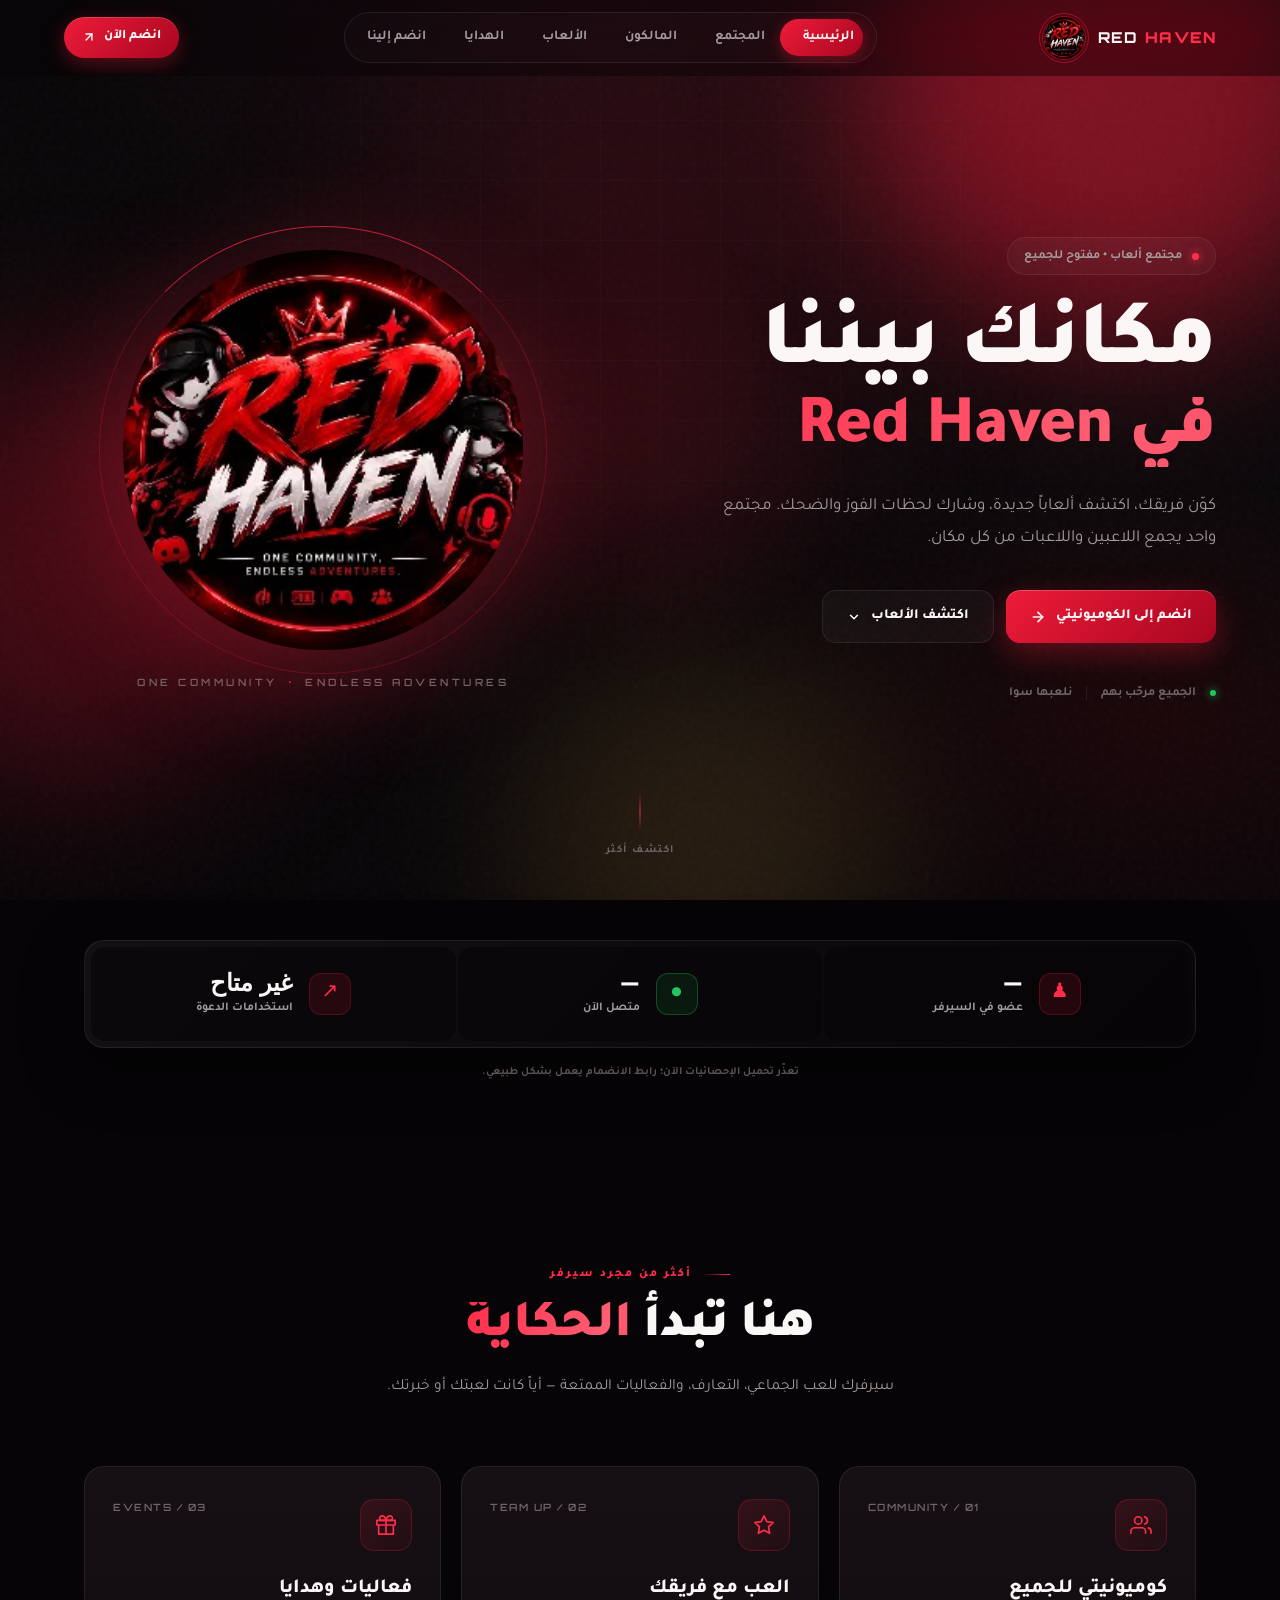
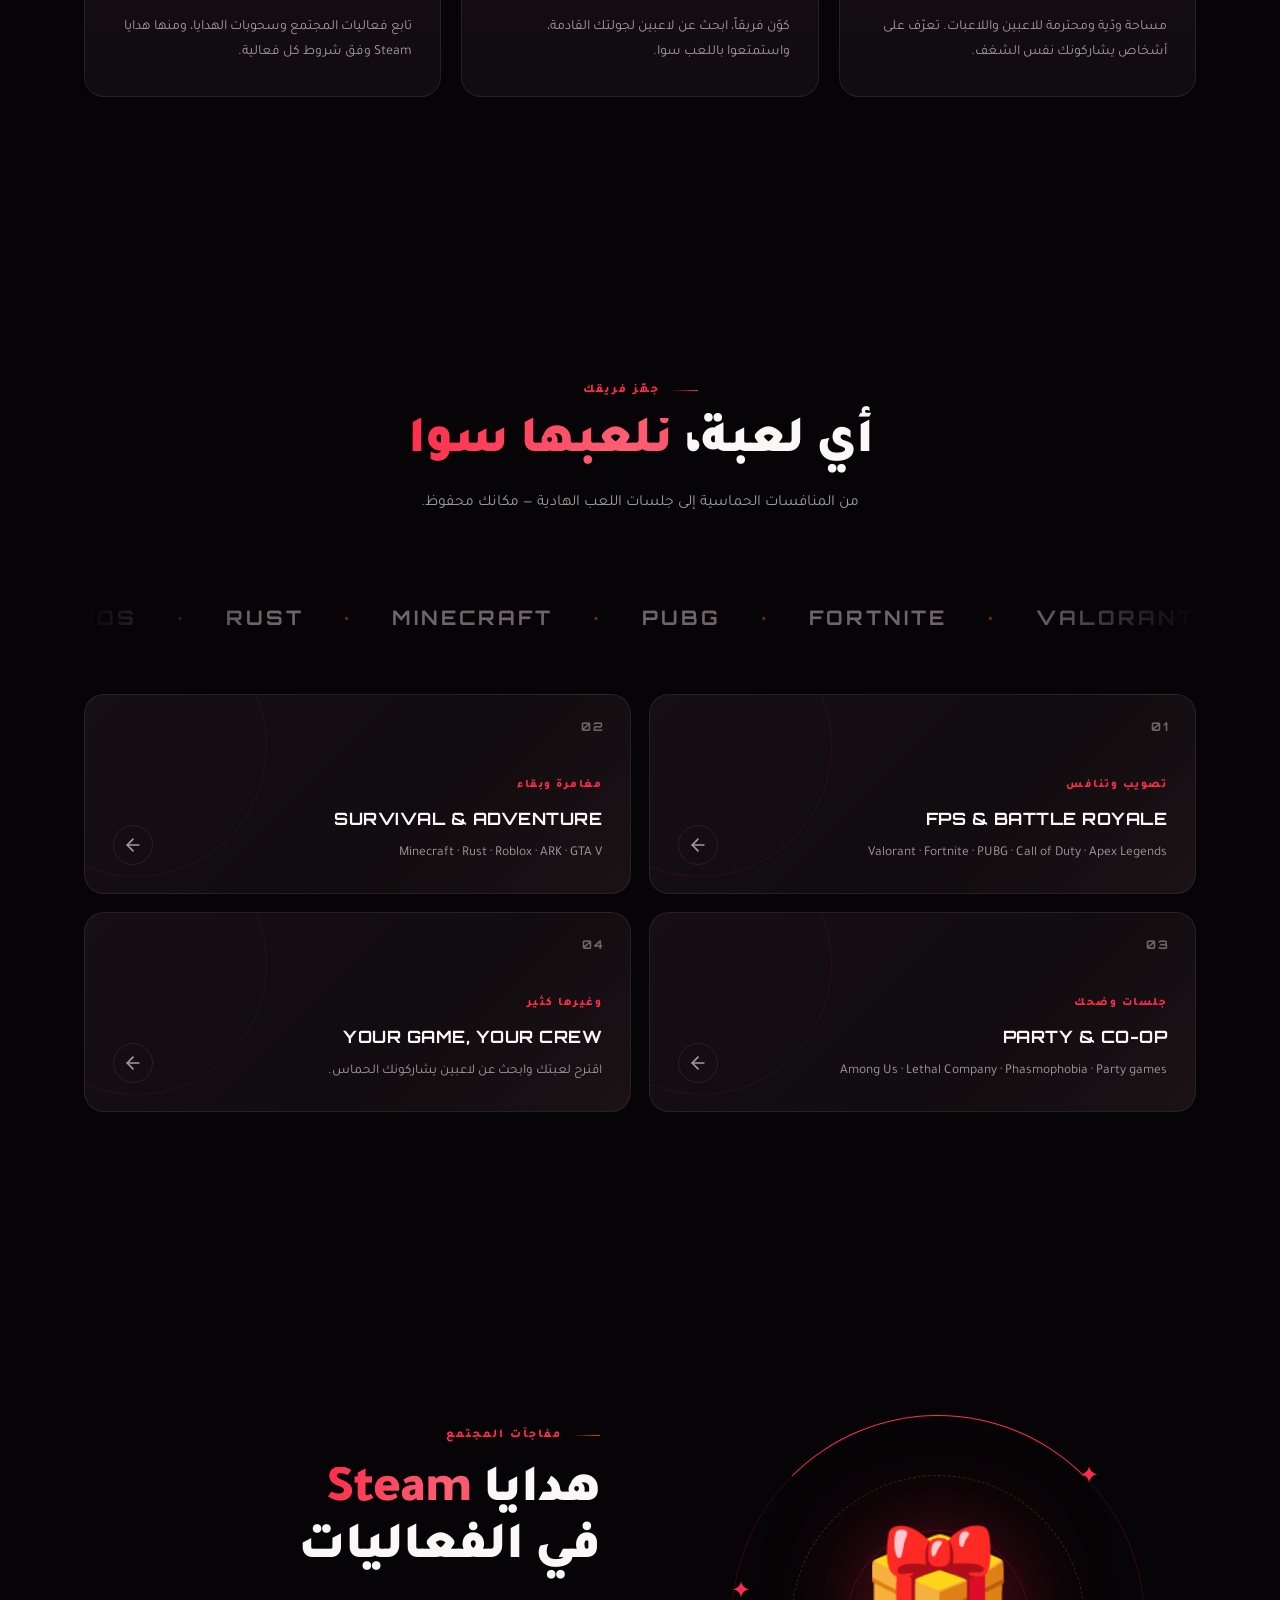
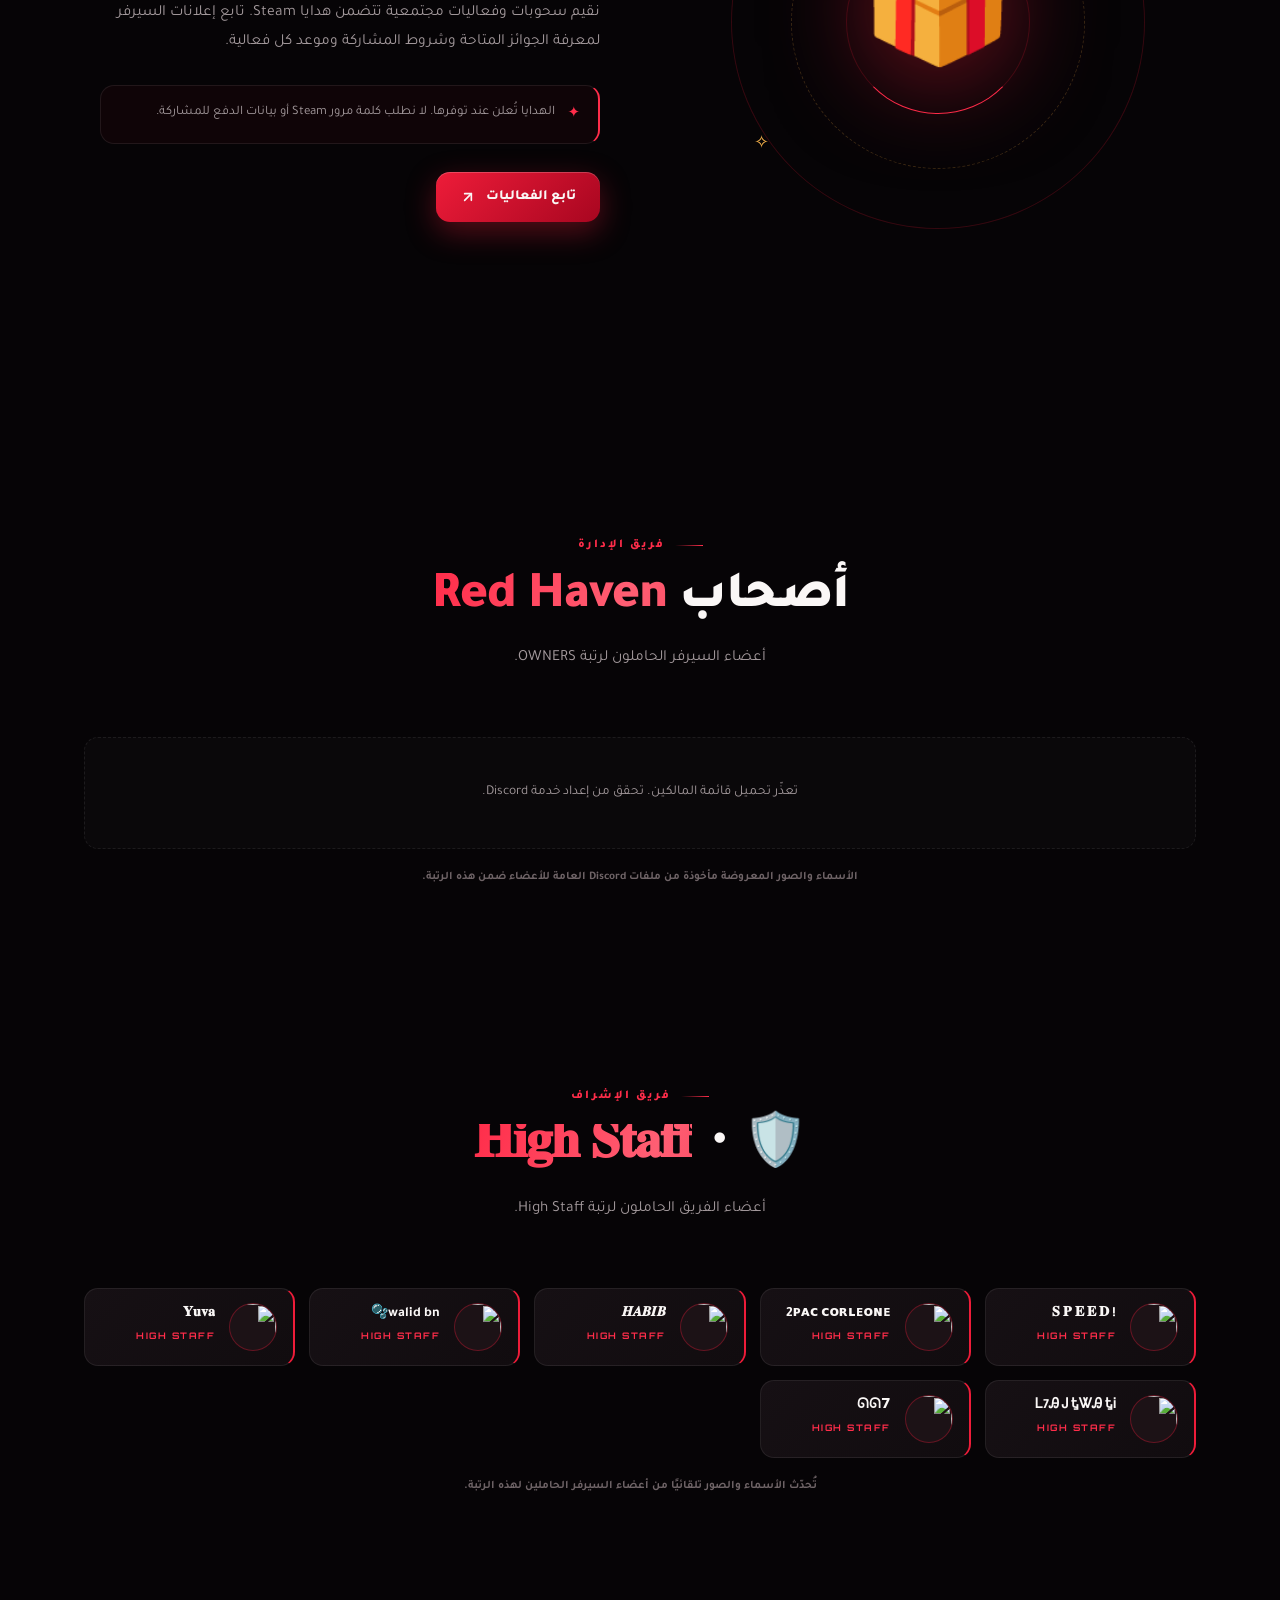
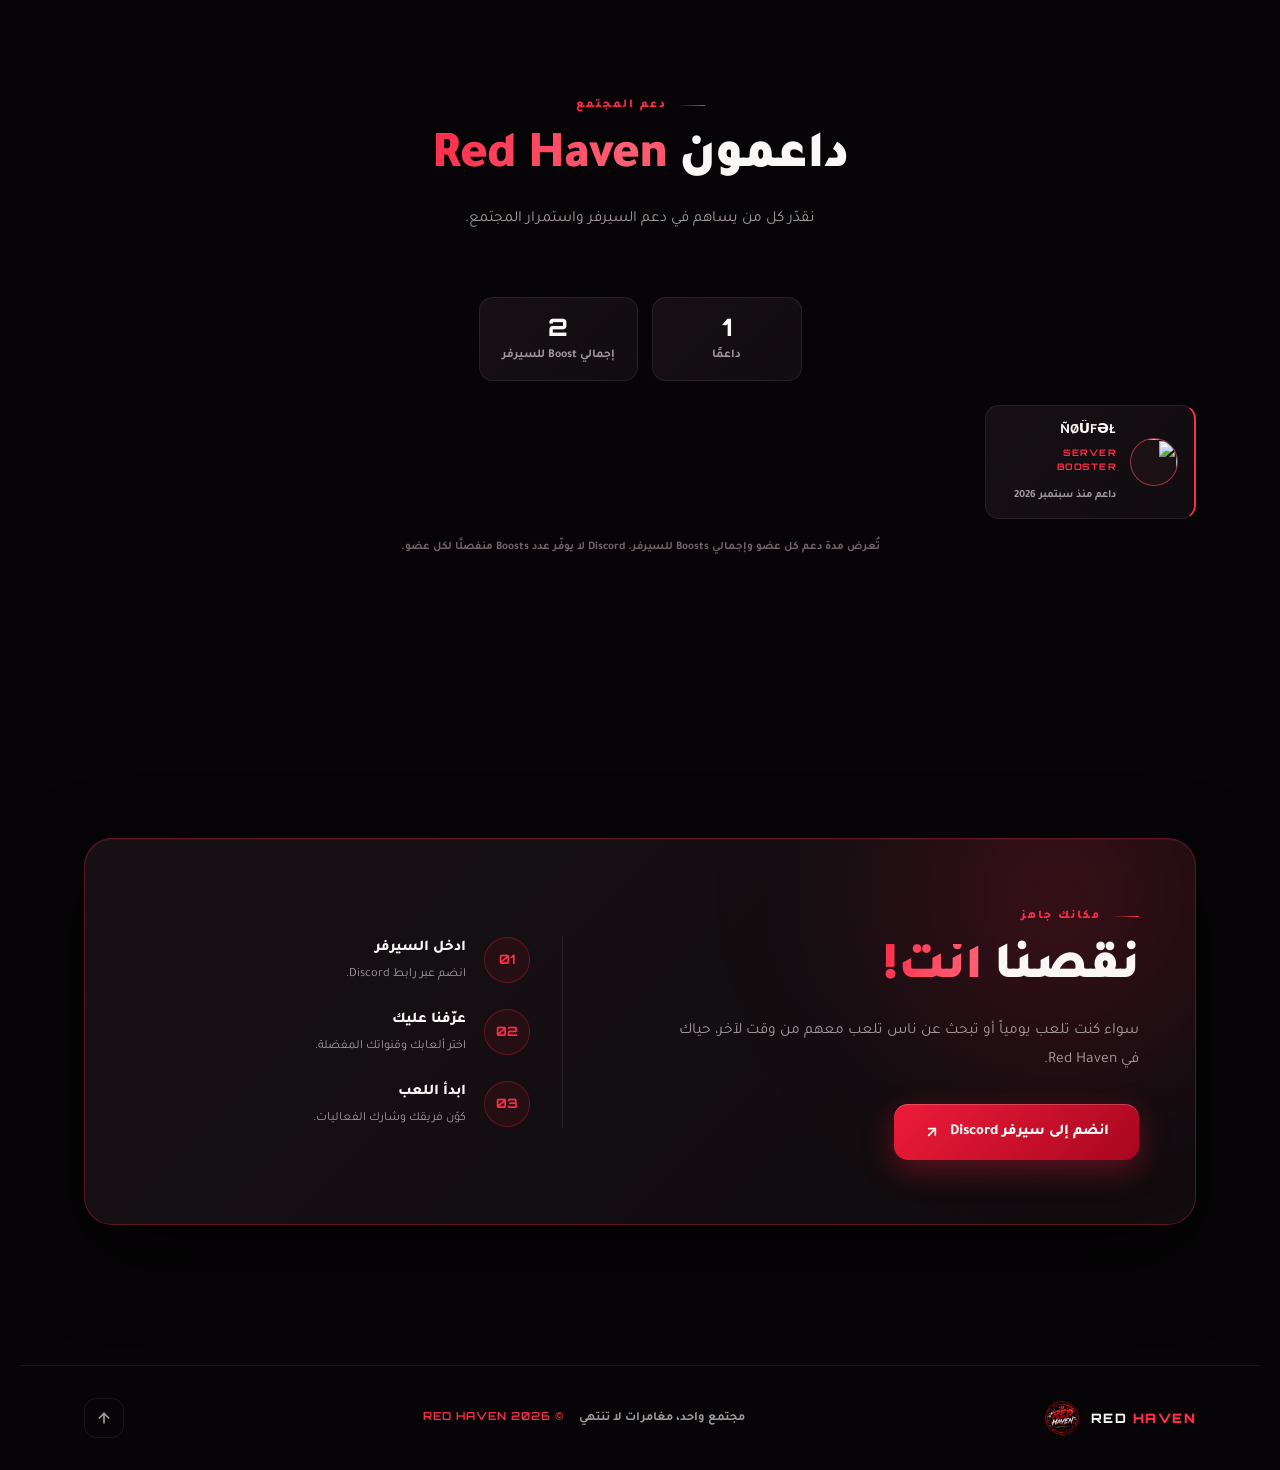
==== index.html @ fdc799d2 "Refresh cached High Staff assets" ====
<!doctype html>
<html lang="ar" dir="rtl">
<head>
<meta charset="utf-8" />
<meta name="viewport" content="width=device-width, initial-scale=1, viewport-fit=cover" />
<meta name="theme-color" content="#060406" />
<meta name="description" content="Red Haven — مجتمع ألعاب يجمع اللاعبين واللاعبات، جلسات لعب جماعية وفعاليات وهدايا Steam." />
<title>Red Haven — مجتمع اللاعبين</title>
<link rel="preconnect" href="https://fonts.googleapis.com" />
<link rel="preconnect" href="https://fonts.gstatic.com" crossorigin />
<link href="https://fonts.googleapis.com/css2?family=Orbitron:wght@500;600;700;800;900&family=Tajawal:wght@400;500;600;700;800;900&display=swap" rel="stylesheet" />
<link rel="stylesheet" href="style.css?v=highstaff1" />
</head>
<body>

<!-- Animated ambient background -->
<div class="ambient" aria-hidden="true">
  <div class="orb orb-1"></div>
  <div class="orb orb-2"></div>
  <div class="orb orb-3"></div>
  <div class="grid-overlay"></div>
  <div class="noise"></div>
</div>

<!-- Mouse spotlight (desktop) -->
<div class="spotlight" aria-hidden="true"></div>

<!-- ============ HEADER ============ -->
<header class="site-header" id="siteHeader">
  <a class="brand" href="#home" aria-label="Red Haven">
    <span class="brand-logo">
      <img src="red-haven-logo.webp" alt="" width="44" height="44" />
      <span class="brand-pulse"></span>
    </span>
    <span class="brand-text">RED <b>HAVEN</b></span>
  </a>

  <button class="menu-toggle" aria-label="فتح القائمة" aria-expanded="false" aria-controls="primaryNav">
    <span></span><span></span><span></span>
  </button>

  <nav class="nav" id="primaryNav" aria-label="القائمة الرئيسية">
    <a href="#home" class="active">الرئيسية</a>
    <a href="#community">المجتمع</a>
    <a href="#owners">المالكون</a>
    <a href="#games">الألعاب</a>
    <a href="#giveaways">الهدايا</a>
    <a href="#join">انضم إلينا</a>
    <span class="nav-indicator" aria-hidden="true"></span>
  </nav>

  <a class="header-cta" href="#join">
    <span>انضم الآن</span>
    <svg width="14" height="14" viewBox="0 0 24 24" fill="none" stroke="currentColor" stroke-width="2.5" stroke-linecap="round" stroke-linejoin="round" aria-hidden="true">
      <path d="M7 17L17 7"/><path d="M7 7h10v10"/>
    </svg>
  </a>
</header>

<main>

<!-- ============ HERO ============ -->
<section class="hero" id="home">
  <div class="hero-glow" aria-hidden="true"></div>

  <div class="hero-inner">
    <div class="hero-copy">
      <div class="badge reveal" data-delay="0">
        <span class="badge-dot"></span>
        <span>مجتمع ألعاب • مفتوح للجميع</span>
      </div>

      <h1 class="reveal" data-delay="1">
        <span class="line">مكانك بيننا</span>
        <span class="line gradient-text">في Red Haven</span>
      </h1>

      <p class="hero-sub reveal" data-delay="2">
        كوّن فريقك، اكتشف ألعاباً جديدة، وشارك لحظات الفوز والضحك.
        مجتمع واحد يجمع اللاعبين واللاعبات من كل مكان.
      </p>

      <div class="hero-actions reveal" data-delay="3">
        <a class="btn btn-primary" href="#join">
          <span>انضم إلى الكوميونيتي</span>
          <svg width="16" height="16" viewBox="0 0 24 24" fill="none" stroke="currentColor" stroke-width="2.5" stroke-linecap="round" stroke-linejoin="round" aria-hidden="true">
            <path d="M5 12h14"/><path d="M12 5l7 7-7 7"/>
          </svg>
        </a>
        <a class="btn btn-ghost" href="#games">
          <span>اكتشف الألعاب</span>
          <svg width="14" height="14" viewBox="0 0 24 24" fill="none" stroke="currentColor" stroke-width="2.5" stroke-linecap="round" stroke-linejoin="round" aria-hidden="true">
            <path d="M6 9l6 6 6-6"/>
          </svg>
        </a>
      </div>

      <div class="hero-meta reveal" data-delay="4">
        <span class="pulse-dot"></span>
        <span>الجميع مرحّب بهم</span>
        <span class="meta-divider"></span>
        <span>نلعبها سوا</span>
      </div>
    </div>

    <div class="hero-visual reveal" data-delay="2">
      <div class="logo-stage">
        <div class="ring ring-1" aria-hidden="true"></div>
        <div class="ring ring-2" aria-hidden="true"></div>
        <div class="ring ring-3" aria-hidden="true"></div>
        <div class="logo-glow" aria-hidden="true"></div>
        <img src="red-haven-logo.webp" alt="شعار Red Haven" width="380" height="380" />
      </div>
      <div class="logo-caption">
        ONE COMMUNITY <span>·</span> ENDLESS ADVENTURES
      </div>
    </div>
  </div>

  <a class="scroll-hint" href="#stats" aria-label="مرّر للأسفل">
    <span class="scroll-line"></span>
    <span>اكتشف أكثر</span>
  </a>
</section>

<!-- ============ STATS ============ -->
<section class="stats-bar" id="stats" aria-label="إحصائيات السيرفر">
  <div class="stats-grid">
    <article class="stat reveal" data-delay="0">
      <span class="stat-icon">♟</span>
      <div>
        <strong id="member-count" data-count="0">—</strong>
        <small>عضو في السيرفر</small>
      </div>
    </article>
    <article class="stat reveal" data-delay="1">
      <span class="stat-icon live">●</span>
      <div>
        <strong id="online-count" data-count="0">—</strong>
        <small>متصل الآن</small>
      </div>
    </article>
    <article class="stat reveal" data-delay="2">
      <span class="stat-icon">↗</span>
      <div>
        <strong id="invite-joins">جارٍ التحقق</strong>
        <small>استخدامات الدعوة</small>
      </div>
    </article>
  </div>
  <p class="stats-caption" id="stats-status" aria-live="polite">إحصائيات تقريبية من Discord وتُحدّث تلقائياً.</p>
</section>

<!-- ============ COMMUNITY ============ -->
<section class="community section" id="community">
  <div class="section-head reveal">
    <span class="eyebrow"><span class="eyebrow-line"></span> أكثر من مجرد سيرفر</span>
    <h2>هنا تبدأ <span class="gradient-text">الحكاية</span></h2>
    <p>سيرفرك للعب الجماعي، التعارف، والفعاليات الممتعة — أياً كانت لعبتك أو خبرتك.</p>
  </div>

  <div class="feature-grid">
    <article class="feature-card tilt reveal" data-delay="0">
      <div class="card-glow" aria-hidden="true"></div>
      <div class="feature-icon">
        <svg width="22" height="22" viewBox="0 0 24 24" fill="none" stroke="currentColor" stroke-width="1.8" stroke-linecap="round" stroke-linejoin="round">
          <path d="M17 21v-2a4 4 0 0 0-4-4H5a4 4 0 0 0-4 4v2"/><circle cx="9" cy="7" r="4"/><path d="M23 21v-2a4 4 0 0 0-3-3.87"/><path d="M16 3.13a4 4 0 0 1 0 7.75"/>
        </svg>
      </div>
      <span class="card-index">01 / COMMUNITY</span>
      <h3>كوميونيتي للجميع</h3>
      <p>مساحة ودّية ومحترمة للاعبين واللاعبات. تعرّف على أشخاص يشاركونك نفس الشغف.</p>
    </article>

    <article class="feature-card tilt reveal" data-delay="1">
      <div class="card-glow" aria-hidden="true"></div>
      <div class="feature-icon">
        <svg width="22" height="22" viewBox="0 0 24 24" fill="none" stroke="currentColor" stroke-width="1.8" stroke-linecap="round" stroke-linejoin="round">
          <path d="M12 2l3.09 6.26L22 9.27l-5 4.87 1.18 6.88L12 17.77l-6.18 3.25L7 14.14 2 9.27l6.91-1.01L12 2z"/>
        </svg>
      </div>
      <span class="card-index">02 / TEAM UP</span>
      <h3>العب مع فريقك</h3>
      <p>كوّن فريقاً، ابحث عن لاعبين لجولتك القادمة، واستمتعوا باللعب سوا.</p>
    </article>

    <article class="feature-card tilt reveal" data-delay="2">
      <div class="card-glow" aria-hidden="true"></div>
      <div class="feature-icon">
        <svg width="22" height="22" viewBox="0 0 24 24" fill="none" stroke="currentColor" stroke-width="1.8" stroke-linecap="round" stroke-linejoin="round">
          <path d="M20 12v10H4V12"/><path d="M2 7h20v5H2z"/><path d="M12 22V7"/><path d="M12 7H7.5a2.5 2.5 0 0 1 0-5C11 2 12 7 12 7z"/><path d="M12 7h4.5a2.5 2.5 0 0 0 0-5C13 2 12 7 12 7z"/>
        </svg>
      </div>
      <span class="card-index">03 / EVENTS</span>
      <h3>فعاليات وهدايا</h3>
      <p>تابع فعاليات المجتمع وسحوبات الهدايا، ومنها هدايا Steam وفق شروط كل فعالية.</p>
    </article>
  </div>
</section>

<!-- ============ GAMES ============ -->
<section class="games section" id="games">
  <div class="section-head reveal">
    <span class="eyebrow"><span class="eyebrow-line"></span> جهّز فريقك</span>
    <h2>أي لعبة، <span class="gradient-text">نلعبها سوا</span></h2>
    <p>من المنافسات الحماسية إلى جلسات اللعب الهادية — مكانك محفوظ.</p>
  </div>

  <div class="marquee" aria-hidden="true">
    <div class="marquee-track">
      <span>VALORANT</span><span>·</span>
      <span>FORTNITE</span><span>·</span>
      <span>PUBG</span><span>·</span>
      <span>MINECRAFT</span><span>·</span>
      <span>RUST</span><span>·</span>
      <span>APEX LEGENDS</span><span>·</span>
      <span>GTA V</span><span>·</span>
      <span>ROBLOX</span><span>·</span>
      <span>AMONG US</span><span>·</span>
      <span>VALORANT</span><span>·</span>
      <span>FORTNITE</span><span>·</span>
      <span>PUBG</span><span>·</span>
      <span>MINECRAFT</span><span>·</span>
      <span>RUST</span><span>·</span>
      <span>APEX LEGENDS</span><span>·</span>
      <span>GTA V</span><span>·</span>
      <span>ROBLOX</span><span>·</span>
      <span>AMONG US</span><span>·</span>
    </div>
  </div>

  <div class="game-grid">
    <article class="game-card tilt reveal" data-delay="0">
      <div class="game-glow" aria-hidden="true"></div>
      <span class="game-num">01</span>
      <div class="game-body">
        <span class="game-tag">تصويب وتنافس</span>
        <h3>FPS & BATTLE ROYALE</h3>
        <p>Valorant · Fortnite · PUBG · Call of Duty · Apex Legends</p>
      </div>
      <span class="game-arrow" aria-hidden="true">
        <svg width="20" height="20" viewBox="0 0 24 24" fill="none" stroke="currentColor" stroke-width="2" stroke-linecap="round" stroke-linejoin="round">
          <path d="M19 12H5"/><path d="M12 19l-7-7 7-7"/>
        </svg>
      </span>
    </article>

    <article class="game-card tilt reveal" data-delay="1">
      <div class="game-glow" aria-hidden="true"></div>
      <span class="game-num">02</span>
      <div class="game-body">
        <span class="game-tag">مغامرة وبقاء</span>
        <h3>SURVIVAL & ADVENTURE</h3>
        <p>Minecraft · Rust · Roblox · ARK · GTA V</p>
      </div>
      <span class="game-arrow" aria-hidden="true">
        <svg width="20" height="20" viewBox="0 0 24 24" fill="none" stroke="currentColor" stroke-width="2" stroke-linecap="round" stroke-linejoin="round">
          <path d="M19 12H5"/><path d="M12 19l-7-7 7-7"/>
        </svg>
      </span>
    </article>

    <article class="game-card tilt reveal" data-delay="2">
      <div class="game-glow" aria-hidden="true"></div>
      <span class="game-num">03</span>
      <div class="game-body">
        <span class="game-tag">جلسات وضحك</span>
        <h3>PARTY & CO-OP</h3>
        <p>Among Us · Lethal Company · Phasmophobia · Party games</p>
      </div>
      <span class="game-arrow" aria-hidden="true">
        <svg width="20" height="20" viewBox="0 0 24 24" fill="none" stroke="currentColor" stroke-width="2" stroke-linecap="round" stroke-linejoin="round">
          <path d="M19 12H5"/><path d="M12 19l-7-7 7-7"/>
        </svg>
      </span>
    </article>

    <article class="game-card tilt reveal" data-delay="3">
      <div class="game-glow" aria-hidden="true"></div>
      <span class="game-num">04</span>
      <div class="game-body">
        <span class="game-tag">وغيرها كثير</span>
        <h3>YOUR GAME, YOUR CREW</h3>
        <p>اقترح لعبتك وابحث عن لاعبين يشاركونك الحماس.</p>
      </div>
      <span class="game-arrow" aria-hidden="true">
        <svg width="20" height="20" viewBox="0 0 24 24" fill="none" stroke="currentColor" stroke-width="2" stroke-linecap="round" stroke-linejoin="round">
          <path d="M19 12H5"/><path d="M12 19l-7-7 7-7"/>
        </svg>
      </span>
    </article>
  </div>
</section>

<!-- ============ GIVEAWAY ============ -->
<section class="giveaway section" id="giveaways">
  <div class="giveaway-visual reveal">
    <div class="gift-stage">
      <div class="gift-ring ring-a" aria-hidden="true"></div>
      <div class="gift-ring ring-b" aria-hidden="true"></div>
      <div class="gift-ring ring-c" aria-hidden="true"></div>
      <div class="gift-emoji" aria-hidden="true">🎁</div>
      <span class="spark s1" aria-hidden="true">✦</span>
      <span class="spark s2" aria-hidden="true">✧</span>
      <span class="spark s3" aria-hidden="true">✦</span>
    </div>
  </div>

  <div class="giveaway-copy reveal" data-delay="1">
    <span class="eyebrow"><span class="eyebrow-line"></span> مفاجآت المجتمع</span>
    <h2>هدايا <span class="gradient-text">Steam</span><br />في الفعاليات</h2>
    <p>نقيم سحوبات وفعاليات مجتمعية تتضمن هدايا Steam. تابع إعلانات السيرفر لمعرفة الجوائز المتاحة وشروط المشاركة وموعد كل فعالية.</p>

    <div class="note">
      <span class="note-icon" aria-hidden="true">✦</span>
      <span>الهدايا تُعلن عند توفرها. لا نطلب كلمة مرور Steam أو بيانات الدفع للمشاركة.</span>
    </div>

    <a class="btn btn-primary" href="#join">
      <span>تابع الفعاليات</span>
      <svg width="16" height="16" viewBox="0 0 24 24" fill="none" stroke="currentColor" stroke-width="2.5" stroke-linecap="round" stroke-linejoin="round" aria-hidden="true">
        <path d="M7 17L17 7"/><path d="M7 7h10v10"/>
      </svg>
    </a>
  </div>
</section>

<!-- ============ OWNERS ============ -->
<section class="owners section" id="owners">
  <div class="section-head reveal">
    <span class="eyebrow"><span class="eyebrow-line"></span> فريق الإدارة</span>
    <h2>أصحاب <span class="gradient-text">Red Haven</span></h2>
    <p>أعضاء السيرفر الحاملون لرتبة OWNERS.</p>
  </div>

  <div class="owners-grid" id="owners-list" aria-live="polite">
    <div class="owners-placeholder" id="owners-status">
      <span class="loader-dot"></span>
      سيظهر المالكون هنا بعد ربط خدمة Discord الآمنة.
    </div>
  </div>

  <p class="owners-note">الأسماء والصور المعروضة مأخوذة من ملفات Discord العامة للأعضاء ضمن هذه الرتبة.</p>
</section>

<!-- ============ HIGH STAFF ============ -->
<section class="high-staff section" id="high-staff">
  <div class="section-head reveal">
    <span class="eyebrow"><span class="eyebrow-line"></span> فريق الإشراف</span>
    <h2>🛡️・<span class="gradient-text">𝐇𝐢𝐠𝐡 𝐒𝐭𝐚𝐟𝐟</span></h2>
    <p>أعضاء الفريق الحاملون لرتبة High Staff.</p>
  </div>

  <div class="owners-grid" id="high-staff-list" aria-live="polite">
    <div class="owners-placeholder" id="high-staff-status">
      <span class="loader-dot"></span>
      جارٍ تحميل فريق High Staff.
    </div>
  </div>

  <p class="owners-note">تُحدّث الأسماء والصور تلقائيًا من أعضاء السيرفر الحاملين لهذه الرتبة.</p>
</section>

<!-- ============ BOOSTERS ============ -->
<section class="boosters section" id="boosters">
  <div class="section-head reveal">
    <span class="eyebrow"><span class="eyebrow-line"></span> دعم المجتمع</span>
    <h2>داعمون <span class="gradient-text">Red Haven</span></h2>
    <p>نقدّر كل من يساهم في دعم السيرفر واستمرار المجتمع.</p>
  </div>

  <div class="boosters-summary" aria-label="إحصائيات دعم السيرفر">
    <div><strong id="booster-count">—</strong><small>داعمًا</small></div>
    <div><strong id="total-boosts">—</strong><small>إجمالي Boost للسيرفر</small></div>
  </div>

  <div class="boosters-grid" id="boosters-list" aria-live="polite">
    <div class="owners-placeholder" id="boosters-status">
      <span class="loader-dot"></span>
      جارٍ تحميل قائمة الداعمين.
    </div>
  </div>

  <p class="owners-note">تُعرض مدة دعم كل عضو وإجمالي Boosts للسيرفر. Discord لا يوفّر عدد Boosts منفصلًا لكل عضو.</p>
</section>

<!-- ============ JOIN ============ -->
<section class="join section" id="join">
  <div class="join-panel reveal">
    <div class="join-glow" aria-hidden="true"></div>

    <div class="join-copy">
      <span class="eyebrow"><span class="eyebrow-line"></span> مكانك جاهز</span>
      <h2>نقصنا <span class="gradient-text">أنت!</span></h2>
      <p>سواء كنت تلعب يومياً أو تبحث عن ناس تلعب معهم من وقت لآخر، حياك في Red Haven.</p>

      <a class="btn btn-primary btn-lg" href="https://discord.gg/aGHnszRcfu" target="_blank" rel="noreferrer">
        <span>انضم إلى سيرفر Discord</span>
        <svg width="16" height="16" viewBox="0 0 24 24" fill="none" stroke="currentColor" stroke-width="2.5" stroke-linecap="round" stroke-linejoin="round" aria-hidden="true">
          <path d="M7 17L17 7"/><path d="M7 7h10v10"/>
        </svg>
      </a>
    </div>

    <div class="join-steps">
      <div class="step">
        <b>01</b>
        <span><strong>ادخل السيرفر</strong><small>انضم عبر رابط Discord.</small></span>
      </div>
      <div class="step">
        <b>02</b>
        <span><strong>عرّفنا عليك</strong><small>اختر ألعابك وقنواتك المفضلة.</small></span>
      </div>
      <div class="step">
        <b>03</b>
        <span><strong>ابدأ اللعب</strong><small>كوّن فريقك وشارك الفعاليات.</small></span>
      </div>
    </div>
  </div>
</section>

</main>

<!-- ============ FOOTER ============ -->
<footer>
  <a class="brand footer-brand" href="#home">
    <span class="brand-logo">
      <img src="red-haven-logo.webp" alt="" width="34" height="34" />
    </span>
    <span class="brand-text">RED <b>HAVEN</b></span>
  </a>
  <p>مجتمع واحد، مغامرات لا تنتهي <span>© 2026 RED HAVEN</span></p>
  <a href="#home" class="back-top" aria-label="العودة للأعلى">
    <svg width="16" height="16" viewBox="0 0 24 24" fill="none" stroke="currentColor" stroke-width="2.5" stroke-linecap="round" stroke-linejoin="round">
      <path d="M12 19V5"/><path d="M5 12l7-7 7 7"/>
    </svg>
  </a>
</footer>

<script src="script.js?v=highstaff1" defer></script>
</body>
</html>
---- style.css ----
/* ============================================================
   RED HAVEN — Design System v2.0
   ============================================================ */
:root {
  --bg-0: #060406;
  --bg-1: #0a0709;
  --bg-2: #110c0f;
  --panel: #161014;
  --panel-2: #1c1216;

  --red-1: #ff2d4a;
  --red-2: #ee1c39;
  --red-3: #a80620;
  --red-soft: rgba(238, 28, 57, 0.15);

  --white: #faf7f6;
  --muted: #a49a9d;
  --muted-2: #6f6467;

  --line: rgba(255, 255, 255, 0.08);
  --line-hot: rgba(238, 28, 57, 0.35);

  --font: 'Tajawal', system-ui, sans-serif;
  --display: 'Orbitron', sans-serif;

  --r-sm: 8px;
  --r-md: 14px;
  --r-lg: 20px;
  --r-xl: 28px;

  --ease: cubic-bezier(0.22, 1, 0.36, 1);
}

* { box-sizing: border-box; margin: 0; padding: 0; }

html {
  scroll-behavior: smooth;
  scroll-padding-top: 90px;
  -webkit-text-size-adjust: 100%;
}

body {
  background: var(--bg-0);
  color: var(--white);
  font-family: var(--font);
  overflow-x: hidden;
  line-height: 1.6;
  -webkit-font-smoothing: antialiased;
  text-rendering: optimizeLegibility;
}

img { max-width: 100%; display: block; }
a { color: inherit; text-decoration: none; }
button { font: inherit; cursor: pointer; border: 0; background: none; color: inherit; }

/* ============================================================
   AMBIENT BACKGROUND
   ============================================================ */
.ambient {
  position: fixed;
  inset: 0;
  z-index: -1;
  overflow: hidden;
  pointer-events: none;
  background:
    radial-gradient(ellipse 80% 60% at 50% 0%, #1a0a10 0%, transparent 60%),
    radial-gradient(ellipse 60% 50% at 90% 80%, #1a0508 0%, transparent 55%),
    linear-gradient(180deg, #060406 0%, #0a0709 50%, #060406 100%);
}

.orb {
  position: absolute;
  border-radius: 50%;
  filter: blur(80px);
  opacity: 0.5;
}
.orb-1 {
  width: 520px; height: 520px;
  background: #ee1c39;
  top: -180px; right: -100px;
  animation: orbFloat1 18s ease-in-out infinite;
}
.orb-2 {
  width: 420px; height: 420px;
  background: #7a0a1c;
  top: 40%; left: -140px;
  animation: orbFloat2 22s ease-in-out infinite;
}
.orb-3 {
  width: 380px; height: 380px;
  background: #ffb84d;
  opacity: 0.12;
  bottom: -140px; right: 30%;
  animation: orbFloat3 26s ease-in-out infinite;
}

@keyframes orbFloat1 {
  0%, 100% { transform: translate(0, 0) scale(1); }
  50% { transform: translate(-60px, 80px) scale(1.15); }
}
@keyframes orbFloat2 {
  0%, 100% { transform: translate(0, 0) scale(1); }
  50% { transform: translate(100px, -60px) scale(1.1); }
}
@keyframes orbFloat3 {
  0%, 100% { transform: translate(0, 0) scale(1); }
  50% { transform: translate(-80px, -100px) scale(0.9); }
}

.grid-overlay {
  position: absolute;
  inset: 0;
  background-image:
    linear-gradient(rgba(255, 255, 255, 0.025) 1px, transparent 1px),
    linear-gradient(90deg, rgba(255, 255, 255, 0.025) 1px, transparent 1px);
  background-size: 60px 60px;
  mask-image: radial-gradient(ellipse 70% 60% at 50% 30%, #000 20%, transparent 80%);
  -webkit-mask-image: radial-gradient(ellipse 70% 60% at 50% 30%, #000 20%, transparent 80%);
}

.noise {
  position: absolute;
  inset: 0;
  opacity: 0.035;
  background-image: url("data:image/svg+xml,%3Csvg viewBox='0 0 200 200' xmlns='http://www.w3.org/2000/svg'%3E%3Cfilter id='n'%3E%3CfeTurbulence type='fractalNoise' baseFrequency='.85' numOctaves='3'/%3E%3C/filter%3E%3Crect width='100%25' height='100%25' filter='url(%23n)'/%3E%3C/svg%3E");
}

/* Mouse spotlight */
.spotlight {
  position: fixed;
  inset: 0;
  z-index: 0;
  pointer-events: none;
  opacity: 0;
  transition: opacity 0.4s ease;
  background: radial-gradient(
    500px circle at var(--mx, 50%) var(--my, 50%),
    rgba(238, 28, 57, 0.09),
    transparent 45%
  );
}
body.has-mouse .spotlight { opacity: 1; }

/* ============================================================
   HEADER
   ============================================================ */
.site-header {
  position: fixed;
  top: 0; left: 0; right: 0;
  z-index: 50;
  height: 76px;
  display: flex;
  align-items: center;
  justify-content: space-between;
  padding: 0 max(calc((100vw - 1240px) / 2), 5vw);
  background: rgba(6, 4, 6, 0.7);
  border-bottom: 1px solid transparent;
  transition: background 0.35s ease, border-color 0.35s ease;
  contain: layout paint;
}
.site-header.scrolled {
  background: rgba(6, 4, 6, 0.92);
  border-bottom-color: var(--line);
}
@supports (backdrop-filter: blur(20px)) {
  @media (min-width: 851px) {
    .site-header {
      background: rgba(6, 4, 6, 0.5);
      -webkit-backdrop-filter: blur(20px) saturate(140%);
      backdrop-filter: blur(20px) saturate(140%);
    }
    .site-header.scrolled {
      background: rgba(6, 4, 6, 0.85);
    }
  }
}

.brand {
  display: flex;
  align-items: center;
  gap: 12px;
  font-family: var(--display);
  font-weight: 800;
  font-size: 15px;
  letter-spacing: 1.5px;
  direction: ltr;
  transition: transform 0.3s var(--ease);
}
.brand:hover { transform: translateY(-1px); }

.brand-logo {
  position: relative;
  display: grid;
  place-items: center;
  width: 44px; height: 44px;
}
.brand-logo img {
  width: 100%; height: 100%;
  border-radius: 50%;
  object-fit: cover;
  border: 1px solid rgba(238, 28, 57, 0.4);
}
.brand-pulse {
  position: absolute;
  inset: -3px;
  border-radius: 50%;
  border: 1px solid rgba(238, 28, 57, 0.5);
  animation: brandPulse 2.4s ease-in-out infinite;
  pointer-events: none;
}
@keyframes brandPulse {
  0%, 100% { transform: scale(1); opacity: 0.6; }
  50% { transform: scale(1.15); opacity: 0; }
}
.brand-text { color: var(--white); }
.brand-text b {
  color: var(--red-1);
  font-weight: 900;
}

.nav {
  position: relative;
  display: flex;
  align-items: center;
  gap: 6px;
  padding: 6px;
  border-radius: 999px;
  border: 1px solid var(--line);
  background: rgba(255, 255, 255, 0.02);
}
.nav a {
  position: relative;
  padding: 8px 16px;
  font-size: 13.5px;
  font-weight: 700;
  color: var(--muted);
  border-radius: 999px;
  transition: color 0.25s ease;
  z-index: 1;
}
.nav a:hover { color: var(--white); }
.nav a.active { color: var(--white); }
.nav-indicator {
  position: absolute;
  top: 6px;
  height: calc(100% - 12px);
  border-radius: 999px;
  background: linear-gradient(135deg, var(--red-2), var(--red-3));
  box-shadow: 0 4px 14px rgba(238, 28, 57, 0.35);
  transition: transform 0.4s var(--ease), width 0.4s var(--ease);
  pointer-events: none;
  opacity: 0;
}
.nav-indicator.on { opacity: 1; }

.header-cta {
  display: inline-flex;
  align-items: center;
  gap: 8px;
  padding: 10px 18px;
  border-radius: 999px;
  font-size: 13px;
  font-weight: 800;
  color: var(--white);
  background: linear-gradient(135deg, var(--red-2), var(--red-3));
  box-shadow: 0 6px 20px rgba(238, 28, 57, 0.35),
              inset 0 1px 0 rgba(255, 255, 255, 0.15);
  transition: transform 0.25s var(--ease), box-shadow 0.25s ease;
  position: relative;
  overflow: hidden;
}
.header-cta::before {
  content: "";
  position: absolute;
  inset: 0;
  background: linear-gradient(110deg, transparent 30%, rgba(255, 255, 255, 0.35) 50%, transparent 70%);
  transform: translateX(-100%);
  transition: transform 0.7s var(--ease);
}
.header-cta:hover {
  transform: translateY(-2px);
  box-shadow: 0 10px 28px rgba(238, 28, 57, 0.5),
              inset 0 1px 0 rgba(255, 255, 255, 0.15);
}
.header-cta:hover::before { transform: translateX(100%); }

.menu-toggle {
  display: none;
  width: 40px; height: 40px;
  border-radius: 12px;
  border: 1px solid var(--line);
  background: rgba(255, 255, 255, 0.03);
  padding: 10px;
  flex-direction: column;
  justify-content: center;
  gap: 5px;
}
.menu-toggle span {
  display: block;
  height: 2px;
  background: var(--white);
  border-radius: 2px;
  transition: transform 0.3s var(--ease), opacity 0.2s ease;
}
.menu-toggle[aria-expanded="true"] span:nth-child(1) { transform: translateY(7px) rotate(45deg); }
.menu-toggle[aria-expanded="true"] span:nth-child(2) { opacity: 0; }
.menu-toggle[aria-expanded="true"] span:nth-child(3) { transform: translateY(-7px) rotate(-45deg); }

/* ============================================================
   REVEAL ANIMATIONS
   ============================================================ */
.reveal {
  opacity: 0;
  transform: translateY(28px);
  transition: opacity 0.9s var(--ease), transform 0.9s var(--ease);
  transition-delay: calc(var(--d, 0) * 90ms);
}
.reveal.in-view {
  opacity: 1;
  transform: translateY(0);
}

/* ============================================================
   HERO
   ============================================================ */
.hero {
  position: relative;
  min-height: 100vh;
  padding: 140px max(calc((100vw - 1240px) / 2), 5vw) 100px;
  display: flex;
  align-items: center;
  overflow: hidden;
}

.hero-glow {
  position: absolute;
  top: 30%; left: 50%;
  width: 900px; height: 900px;
  transform: translate(-50%, -50%);
  border-radius: 50%;
  background: radial-gradient(circle, rgba(238, 28, 57, 0.15), transparent 60%);
  filter: blur(60px);
  pointer-events: none;
  animation: heroGlow 8s ease-in-out infinite;
}
@keyframes heroGlow {
  0%, 100% { opacity: 0.6; transform: translate(-50%, -50%) scale(1); }
  50% { opacity: 1; transform: translate(-50%, -50%) scale(1.1); }
}

.hero-inner {
  position: relative;
  width: 100%;
  max-width: 1240px;
  margin: 0 auto;
  display: grid;
  grid-template-columns: 1.05fr 0.95fr;
  gap: 60px;
  align-items: center;
}

.hero-copy { position: relative; z-index: 2; }

.badge {
  display: inline-flex;
  align-items: center;
  gap: 10px;
  padding: 8px 16px;
  border-radius: 999px;
  border: 1px solid var(--line);
  background: rgba(255, 255, 255, 0.03);
  font-size: 12.5px;
  font-weight: 700;
  color: var(--muted);
  margin-bottom: 28px;
}
.badge-dot {
  width: 7px; height: 7px;
  border-radius: 50%;
  background: var(--red-1);
  box-shadow: 0 0 10px var(--red-1);
  animation: pulse 1.8s ease-in-out infinite;
}
@keyframes pulse {
  0%, 100% { opacity: 1; transform: scale(1); }
  50% { opacity: 0.4; transform: scale(0.8); }
}

h1 {
  font-size: clamp(48px, 7.5vw, 92px);
  line-height: 1.02;
  font-weight: 900;
  letter-spacing: -2px;
  margin-bottom: 24px;
}
h1 .line {
  display: block;
}
h1 .line:last-child {
  font-size: 0.75em;
  letter-spacing: -1px;
}

.gradient-text {
  background: linear-gradient(110deg, #ff2d4a 0%, #ff5e73 40%, #ee1c39 100%);
  -webkit-background-clip: text;
  background-clip: text;
  color: transparent;
  background-size: 200% 200%;
  animation: gradientShift 4s ease-in-out infinite;
}
@keyframes gradientShift {
  0%, 100% { background-position: 0% 50%; }
  50% { background-position: 100% 50%; }
}

.hero-sub {
  max-width: 520px;
  font-size: 17px;
  line-height: 1.85;
  color: var(--muted);
  margin-bottom: 36px;
}

.hero-actions {
  display: flex;
  gap: 12px;
  flex-wrap: wrap;
  margin-bottom: 40px;
}

.btn {
  position: relative;
  display: inline-flex;
  align-items: center;
  gap: 10px;
  padding: 14px 24px;
  border-radius: var(--r-md);
  font-size: 14px;
  font-weight: 800;
  overflow: hidden;
  transition: transform 0.25s var(--ease), box-shadow 0.3s ease, background 0.3s ease, border-color 0.3s ease;
  white-space: nowrap;
}
.btn svg { flex-shrink: 0; }

.btn-primary {
  color: var(--white);
  background: linear-gradient(135deg, var(--red-2) 0%, var(--red-3) 100%);
  box-shadow: 0 10px 30px rgba(238, 28, 57, 0.35),
              inset 0 1px 0 rgba(255, 255, 255, 0.2);
}
.btn-primary::before {
  content: "";
  position: absolute;
  inset: 0;
  background: linear-gradient(110deg, transparent 30%, rgba(255, 255, 255, 0.4) 50%, transparent 70%);
  transform: translateX(-100%);
  transition: transform 0.75s var(--ease);
}
.btn-primary:hover {
  transform: translateY(-3px);
  box-shadow: 0 15px 40px rgba(238, 28, 57, 0.5),
              inset 0 1px 0 rgba(255, 255, 255, 0.2);
}
.btn-primary:hover::before { transform: translateX(100%); }

.btn-ghost {
  color: var(--white);
  border: 1px solid var(--line);
  background: rgba(255, 255, 255, 0.03);
}
.btn-ghost:hover {
  border-color: var(--line-hot);
  background: rgba(238, 28, 57, 0.06);
  transform: translateY(-2px);
}

.btn-lg { padding: 16px 30px; font-size: 15px; }

.hero-meta {
  display: flex;
  align-items: center;
  gap: 14px;
  font-size: 12.5px;
  color: var(--muted-2);
  font-weight: 600;
}
.pulse-dot {
  width: 6px; height: 6px;
  border-radius: 50%;
  background: #22c55e;
  box-shadow: 0 0 8px #22c55e;
  animation: pulse 2s ease-in-out infinite;
}
.meta-divider {
  width: 1px;
  height: 14px;
  background: var(--line);
}

/* Hero visual */
.hero-visual {
  position: relative;
  z-index: 2;
  display: flex;
  flex-direction: column;
  align-items: center;
  gap: 24px;
}
.logo-stage {
  position: relative;
  width: min(400px, 85%);
  aspect-ratio: 1;
  display: grid;
  place-items: center;
}
.logo-stage img {
  position: relative;
  z-index: 2;
  width: 100%; height: 100%;
  object-fit: contain;
  border-radius: 50%;
  filter: drop-shadow(0 20px 60px rgba(238, 28, 57, 0.4));
  animation: logoFloat 6s ease-in-out infinite;
}
@keyframes logoFloat {
  0%, 100% { transform: translateY(0); }
  50% { transform: translateY(-14px); }
}
.logo-glow {
  position: absolute;
  inset: 15%;
  border-radius: 50%;
  background: radial-gradient(circle, rgba(238, 28, 57, 0.4), transparent 70%);
  filter: blur(40px);
  z-index: 1;
}
.ring {
  position: absolute;
  border-radius: 50%;
  border: 1px solid rgba(238, 28, 57, 0.18);
  pointer-events: none;
}
.ring-1 {
  inset: -6%;
  animation: ringRotate 20s linear infinite;
  border-color: rgba(238, 28, 57, 0.25);
  border-top-color: rgba(255, 45, 74, 0.7);
}
.ring-2 {
  inset: 6%;
  animation: ringRotate 30s linear infinite reverse;
  border-style: dashed;
  border-color: rgba(255, 184, 77, 0.15);
}
.ring-3 {
  inset: 18%;
  animation: ringRotate 25s linear infinite;
  border-color: rgba(238, 28, 57, 0.2);
  border-bottom-color: rgba(255, 45, 74, 0.6);
}
@keyframes ringRotate {
  from { transform: rotate(0deg); }
  to { transform: rotate(360deg); }
}

.logo-caption {
  font-family: var(--display);
  font-size: 10px;
  letter-spacing: 3.5px;
  color: var(--muted-2);
  font-weight: 600;
}
.logo-caption span { color: var(--red-1); margin: 0 4px; }

.scroll-hint {
  position: absolute;
  bottom: 40px;
  left: 50%;
  transform: translateX(-50%);
  display: flex;
  flex-direction: column;
  align-items: center;
  gap: 10px;
  font-size: 11px;
  color: var(--muted-2);
  font-weight: 700;
  letter-spacing: 1.5px;
  text-transform: uppercase;
  z-index: 3;
}
.scroll-line {
  width: 1px;
  height: 40px;
  background: linear-gradient(180deg, transparent, var(--red-1), transparent);
  animation: scrollLine 2s ease-in-out infinite;
}
@keyframes scrollLine {
  0%, 100% { transform: scaleY(0.4); opacity: 0.4; }
  50% { transform: scaleY(1); opacity: 1; }
}

/* ============================================================
   STATS BAR
   ============================================================ */
.stats-bar {
  position: relative;
  max-width: 1240px;
  margin: 0 auto;
  padding: 0 max(calc((100vw - 1240px) / 2), 5vw);
}
.stats-grid {
  display: grid;
  grid-template-columns: repeat(3, 1fr);
  gap: 2px;
  padding: 6px;
  border-radius: var(--r-lg);
  background: linear-gradient(135deg, rgba(255, 255, 255, 0.05), rgba(255, 255, 255, 0.01));
  border: 1px solid var(--line);
  box-shadow: 0 20px 60px rgba(0, 0, 0, 0.4);
  contain: layout paint;
}

.stat {
  display: flex;
  align-items: center;
  justify-content: center;
  gap: 16px;
  padding: 22px 20px;
  background: rgba(6, 4, 6, 0.6);
  border-radius: var(--r-md);
  transition: background 0.3s ease;
}
.stat:hover { background: rgba(238, 28, 57, 0.05); }

.stat-icon {
  width: 42px; height: 42px;
  display: grid;
  place-items: center;
  border-radius: 12px;
  background: rgba(238, 28, 57, 0.12);
  border: 1px solid rgba(238, 28, 57, 0.25);
  color: var(--red-1);
  font-size: 20px;
  flex-shrink: 0;
}
.stat-icon.live {
  font-size: 12px;
  color: #22c55e;
  background: rgba(34, 197, 94, 0.1);
  border-color: rgba(34, 197, 94, 0.3);
  animation: pulse 2s ease-in-out infinite;
}
.stat strong {
  display: block;
  font-family: var(--display);
  font-weight: 700;
  font-size: 24px;
  color: var(--white);
  direction: ltr;
  text-align: right;
  line-height: 1.1;
}
.stat small {
  display: block;
  font-size: 12px;
  color: var(--muted);
  margin-top: 4px;
  font-weight: 600;
}
.stats-caption {
  text-align: center;
  font-size: 11px;
  color: var(--muted-2);
  margin-top: 16px;
  font-weight: 600;
}

/* ============================================================
   SECTIONS
   ============================================================ */
.section {
  max-width: 1240px;
  margin: 0 auto;
  padding: 140px max(calc((100vw - 1240px) / 2), 5vw);
}
.stats-bar { padding-top: 40px; padding-bottom: 40px; }

.section-head {
  max-width: 620px;
  margin: 0 auto 64px;
  text-align: center;
}
.eyebrow {
  display: inline-flex;
  align-items: center;
  gap: 10px;
  font-size: 12px;
  font-weight: 800;
  letter-spacing: 2px;
  text-transform: uppercase;
  color: var(--red-1);
  margin-bottom: 16px;
}
.eyebrow-line {
  width: 28px;
  height: 1px;
  background: linear-gradient(90deg, transparent, var(--red-1));
}
.section-head h2,
.giveaway-copy h2,
.join-copy h2 {
  font-size: clamp(32px, 4.5vw, 52px);
  font-weight: 900;
  line-height: 1.1;
  letter-spacing: -1px;
  margin-bottom: 16px;
}
.section-head p {
  font-size: 15.5px;
  color: var(--muted);
  line-height: 1.85;
}

/* ============================================================
   FEATURE CARDS
   ============================================================ */
.feature-grid {
  display: grid;
  grid-template-columns: repeat(3, 1fr);
  gap: 20px;
}

.feature-card {
  position: relative;
  padding: 32px 28px;
  border-radius: var(--r-lg);
  background: linear-gradient(180deg, var(--panel), var(--bg-2));
  border: 1px solid var(--line);
  overflow: hidden;
  transition: transform 0.4s var(--ease), border-color 0.3s ease;
  transform-style: preserve-3d;
}
.feature-card:hover {
  border-color: var(--line-hot);
}
.card-glow {
  position: absolute;
  top: -100px; right: -100px;
  width: 260px; height: 260px;
  border-radius: 50%;
  background: radial-gradient(circle, rgba(238, 28, 57, 0.25), transparent 70%);
  filter: blur(50px);
  opacity: 0;
  transition: opacity 0.5s ease;
  pointer-events: none;
}
.feature-card:hover .card-glow { opacity: 1; }

.feature-icon {
  position: relative;
  width: 52px; height: 52px;
  display: grid;
  place-items: center;
  border-radius: 14px;
  background: linear-gradient(135deg, rgba(238, 28, 57, 0.15), rgba(238, 28, 57, 0.05));
  border: 1px solid rgba(238, 28, 57, 0.25);
  color: var(--red-1);
  margin-bottom: 22px;
  transition: transform 0.4s var(--ease);
}
.feature-card:hover .feature-icon {
  transform: scale(1.1) rotate(-6deg);
}
.card-index {
  position: absolute;
  top: 32px;
  left: 28px;
  font-family: var(--display);
  font-size: 10px;
  font-weight: 600;
  letter-spacing: 1.5px;
  color: var(--muted-2);
}
.feature-card h3 {
  font-size: 20px;
  font-weight: 800;
  margin-bottom: 10px;
  color: var(--white);
}
.feature-card p {
  font-size: 14px;
  line-height: 1.75;
  color: var(--muted);
}

/* ============================================================
   MARQUEE
   ============================================================ */
.marquee {
  position: relative;
  overflow: hidden;
  padding: 20px 0;
  margin-bottom: 40px;
  mask-image: linear-gradient(90deg, transparent, #000 15%, #000 85%, transparent);
  -webkit-mask-image: linear-gradient(90deg, transparent, #000 15%, #000 85%, transparent);
}
.marquee-track {
  display: flex;
  gap: 40px;
  align-items: center;
  animation: marquee 40s linear infinite;
  white-space: nowrap;
  width: max-content;
}
.marquee-track span {
  font-family: var(--display);
  font-size: 20px;
  font-weight: 700;
  color: var(--muted-2);
  letter-spacing: 3px;
  transition: color 0.3s ease;
}
.marquee-track span:nth-child(even) {
  color: var(--red-1);
  opacity: 0.5;
}
@keyframes marquee {
  from { transform: translateX(0); }
  to { transform: translateX(-50%); }
}

/* ============================================================
   GAME CARDS
   ============================================================ */
.game-grid {
  display: grid;
  grid-template-columns: 1fr 1fr;
  gap: 18px;
}

.game-card {
  position: relative;
  min-height: 200px;
  padding: 28px;
  display: flex;
  align-items: flex-end;
  border-radius: var(--r-lg);
  background: linear-gradient(135deg, var(--panel) 0%, var(--bg-2) 60%, var(--panel-2) 100%);
  border: 1px solid var(--line);
  overflow: hidden;
  transition: transform 0.4s var(--ease), border-color 0.3s ease;
  transform-style: preserve-3d;
}
.game-card:hover { border-color: var(--line-hot); }

.game-glow {
  position: absolute;
  inset: 0;
  background: linear-gradient(135deg, transparent 40%, rgba(238, 28, 57, 0.08) 100%);
  opacity: 0;
  transition: opacity 0.5s ease;
  pointer-events: none;
}
.game-card:hover .game-glow { opacity: 1; }

.game-card::after {
  content: "";
  position: absolute;
  top: -80px; left: -80px;
  width: 260px; height: 260px;
  border-radius: 50%;
  border: 1px solid rgba(238, 28, 57, 0.12);
  pointer-events: none;
  transition: transform 0.6s var(--ease);
}
.game-card:hover::after {
  transform: scale(1.2) rotate(25deg);
}

.game-num {
  position: absolute;
  top: 22px;
  right: 26px;
  font-family: var(--display);
  font-size: 12px;
  font-weight: 700;
  color: var(--muted-2);
  letter-spacing: 1.5px;
}
.game-body { position: relative; z-index: 1; max-width: 480px; }
.game-tag {
  display: inline-block;
  font-size: 11.5px;
  font-weight: 800;
  letter-spacing: 1.5px;
  text-transform: uppercase;
  color: var(--red-1);
  margin-bottom: 10px;
}
.game-body h3 {
  font-family: var(--display);
  font-size: 17px;
  font-weight: 700;
  letter-spacing: 0.5px;
  direction: ltr;
  text-align: right;
  margin-bottom: 10px;
  color: var(--white);
}
.game-body p {
  font-size: 13.5px;
  color: var(--muted);
  line-height: 1.7;
}
.game-arrow {
  position: absolute;
  bottom: 28px;
  left: 28px;
  width: 40px; height: 40px;
  display: grid;
  place-items: center;
  border-radius: 50%;
  border: 1px solid var(--line);
  color: var(--muted);
  transition: all 0.3s var(--ease);
}
.game-card:hover .game-arrow {
  background: var(--red-2);
  border-color: var(--red-2);
  color: var(--white);
  transform: translateX(-6px);
}

/* ============================================================
   GIVEAWAY
   ============================================================ */
.giveaway {
  display: grid;
  grid-template-columns: 1fr 1fr;
  gap: 80px;
  align-items: center;
}

.gift-stage {
  position: relative;
  aspect-ratio: 1;
  max-width: 460px;
  margin: 0 auto;
  display: grid;
  place-items: center;
}
.gift-ring {
  position: absolute;
  border-radius: 50%;
  border: 1px solid rgba(238, 28, 57, 0.2);
}
.ring-a {
  inset: 5%;
  animation: ringRotate 25s linear infinite;
  border-top-color: var(--red-1);
}
.ring-b {
  inset: 18%;
  border-style: dashed;
  border-color: rgba(255, 184, 77, 0.2);
  animation: ringRotate 35s linear infinite reverse;
}
.ring-c {
  inset: 30%;
  animation: ringRotate 20s linear infinite;
  border-bottom-color: var(--red-1);
}
.gift-emoji {
  position: relative;
  z-index: 2;
  font-size: 128px;
  filter: drop-shadow(0 15px 50px rgba(238, 28, 57, 0.5));
  animation: giftFloat 4s ease-in-out infinite;
}
@keyframes giftFloat {
  0%, 100% { transform: translateY(0) rotate(-3deg); }
  50% { transform: translateY(-18px) rotate(3deg); }
}
.spark {
  position: absolute;
  color: var(--red-1);
  font-size: 24px;
  animation: sparkle 3s ease-in-out infinite;
}
.s1 { top: 15%; right: 15%; animation-delay: 0s; }
.s2 { bottom: 20%; left: 10%; font-size: 18px; animation-delay: 1s; color: #ffb84d; }
.s3 { top: 40%; left: 5%; animation-delay: 2s; }
@keyframes sparkle {
  0%, 100% { opacity: 0; transform: scale(0.5) rotate(0); }
  50% { opacity: 1; transform: scale(1.2) rotate(180deg); }
}

.giveaway-copy .eyebrow { margin-bottom: 20px; }
.giveaway-copy h2 { margin-bottom: 20px; }
.giveaway-copy > p {
  font-size: 15.5px;
  color: var(--muted);
  line-height: 1.85;
  margin-bottom: 28px;
  max-width: 500px;
}
.note {
  display: flex;
  align-items: flex-start;
  gap: 12px;
  padding: 16px 18px;
  border-radius: var(--r-md);
  border: 1px solid var(--line);
  border-right: 2px solid var(--red-1);
  background: rgba(238, 28, 57, 0.04);
  font-size: 13px;
  color: var(--muted);
  line-height: 1.7;
  margin-bottom: 28px;
  max-width: 500px;
}
.note-icon { color: var(--red-1); font-size: 15px; flex-shrink: 0; }

/* ============================================================
   OWNERS
   ============================================================ */
.owners-grid {
  display: grid;
  grid-template-columns: repeat(auto-fill, minmax(200px, 1fr));
  gap: 14px;
}
.owner-card {
  display: flex;
  align-items: center;
  gap: 14px;
  padding: 14px 16px;
  border-radius: var(--r-md);
  background: linear-gradient(135deg, var(--panel), var(--bg-2));
  border: 1px solid var(--line);
  border-right: 2px solid var(--red-2);
  transition: transform 0.3s var(--ease), border-color 0.3s ease, box-shadow 0.3s ease;
  min-width: 0;
}
.owner-card:hover {
  transform: translateY(-3px);
  border-color: var(--line-hot);
  box-shadow: 0 10px 30px rgba(238, 28, 57, 0.15);
}
.owner-card img {
  width: 48px; height: 48px;
  border-radius: 50%;
  object-fit: cover;
  border: 1px solid rgba(238, 28, 57, 0.35);
  background: var(--panel-2);
  flex-shrink: 0;
}
.owner-card > div { min-width: 0; }
.owner-card strong {
  display: block;
  font-size: 14px;
  font-weight: 700;
  color: var(--white);
  overflow: hidden;
  text-overflow: ellipsis;
  white-space: nowrap;
}
.owner-card small {
  display: inline-block;
  font-family: var(--display);
  font-size: 9px;
  font-weight: 700;
  letter-spacing: 1.5px;
  color: var(--red-1);
  margin-top: 4px;
}
.owners-placeholder {
  grid-column: 1 / -1;
  text-align: center;
  padding: 44px 20px;
  border: 1px dashed var(--line);
  border-radius: var(--r-md);
  background: rgba(255, 255, 255, 0.02);
  color: var(--muted);
  font-size: 13.5px;
  display: flex;
  align-items: center;
  justify-content: center;
  gap: 12px;
}
.loader-dot {
  width: 8px; height: 8px;
  border-radius: 50%;
  background: var(--red-1);
  box-shadow: 0 0 10px var(--red-1);
  animation: pulse 1.5s ease-in-out infinite;
}
.owners-note {
  text-align: center;
  font-size: 11.5px;
  color: var(--muted-2);
  margin-top: 20px;
  font-weight: 600;
}

.high-staff {
  padding-top: 56px;
}

.boosters {
  padding-top: 56px;
}
.boosters-summary {
  display: flex;
  justify-content: center;
  gap: 14px;
  margin: 0 auto 24px;
}
.boosters-summary > div {
  min-width: 150px;
  display: grid;
  justify-items: center;
  gap: 4px;
  padding: 14px 22px;
  border: 1px solid var(--line);
  border-radius: var(--r-md);
  background: linear-gradient(135deg, var(--panel), var(--bg-2));
}
.boosters-summary strong {
  color: var(--white);
  font: 800 24px var(--display);
  font-variant-numeric: tabular-nums;
}
.boosters-summary small {
  color: var(--muted);
  font-size: 12px;
  font-weight: 700;
}
.boosters-grid {
  display: grid;
  grid-template-columns: repeat(auto-fill, minmax(200px, 1fr));
  gap: 14px;
}
.booster-card {
  border-right-color: var(--red-1);
}
.booster-card img {
  border-color: rgba(255, 80, 110, 0.55);
}
.booster-card .booster-since {
  display: block;
  margin-top: 5px;
  color: var(--muted);
  font-size: 11px;
  letter-spacing: 0;
  font-family: var(--font);
  font-weight: 600;
}

/* ============================================================
   JOIN
   ============================================================ */
.join-panel {
  position: relative;
  display: grid;
  grid-template-columns: 1.1fr 0.9fr;
  gap: 60px;
  align-items: center;
  padding: 64px 56px;
  border-radius: var(--r-xl);
  background: linear-gradient(135deg, var(--panel) 0%, var(--bg-2) 100%);
  border: 1px solid var(--line-hot);
  overflow: hidden;
  box-shadow: 0 30px 80px rgba(0, 0, 0, 0.5),
              inset 0 1px 0 rgba(255, 255, 255, 0.05);
}
.join-glow {
  position: absolute;
  top: -50%; right: -10%;
  width: 500px; height: 500px;
  border-radius: 50%;
  background: radial-gradient(circle, rgba(238, 28, 57, 0.25), transparent 65%);
  filter: blur(80px);
  pointer-events: none;
  animation: joinGlow 6s ease-in-out infinite;
}
@keyframes joinGlow {
  0%, 100% { opacity: 0.6; }
  50% { opacity: 1; }
}
.join-copy { position: relative; z-index: 2; }
.join-copy h2 { margin-bottom: 18px; }
.join-copy > p {
  font-size: 15.5px;
  color: var(--muted);
  line-height: 1.85;
  margin-bottom: 30px;
  max-width: 480px;
}

.join-steps {
  position: relative;
  z-index: 2;
  display: flex;
  flex-direction: column;
  gap: 24px;
  padding-right: 32px;
  border-right: 1px solid var(--line);
}
.step {
  display: flex;
  align-items: center;
  gap: 18px;
}
.step > b {
  width: 46px; height: 46px;
  display: grid;
  place-items: center;
  border-radius: 50%;
  border: 1px solid var(--line-hot);
  background: rgba(238, 28, 57, 0.08);
  font-family: var(--display);
  font-size: 13px;
  font-weight: 700;
  color: var(--red-1);
  flex-shrink: 0;
  transition: all 0.3s var(--ease);
}
.step:hover > b {
  background: var(--red-2);
  color: var(--white);
  border-color: var(--red-2);
  transform: scale(1.05);
}
.step span { display: flex; flex-direction: column; gap: 4px; }
.step strong {
  font-size: 15px;
  font-weight: 800;
  color: var(--white);
}
.step small {
  font-size: 12.5px;
  color: var(--muted);
}

/* ============================================================
   FOOTER
   ============================================================ */
footer {
  position: relative;
  max-width: 1240px;
  margin: 0 auto;
  padding: 32px max(calc((100vw - 1240px) / 2), 5vw);
  border-top: 1px solid var(--line);
  display: flex;
  align-items: center;
  justify-content: space-between;
  gap: 20px;
  color: var(--muted);
  font-size: 12.5px;
  font-weight: 600;
}
.footer-brand { font-size: 13px; }
.footer-brand .brand-logo { width: 34px; height: 34px; }
footer p span { margin-right: 12px; color: var(--red-1); font-family: var(--display); letter-spacing: 1px; font-size: 11px; }
.back-top {
  width: 40px; height: 40px;
  display: grid;
  place-items: center;
  border-radius: 12px;
  border: 1px solid var(--line);
  color: var(--muted);
  transition: all 0.3s var(--ease);
}
.back-top:hover {
  background: var(--red-2);
  border-color: var(--red-2);
  color: var(--white);
  transform: translateY(-3px);
}

/* ============================================================
   RESPONSIVE — 1220px
   ============================================================ */
@media (max-width: 1220px) {
  .site-header, .section, .stats-bar, footer { padding-left: 5vw; padding-right: 5vw; }
}

/* ============================================================
   RESPONSIVE — 900px (تابلت + جوال)
   ============================================================ */
@media (max-width: 900px) {
  /* تعطيل التأثيرات الثقيلة على الجوال */
  .ambient .orb { filter: blur(60px); opacity: 0.35; }
  .spotlight { display: none !important; }
  .grid-overlay { display: none; }

  .site-header { height: 68px; }
  .brand-logo { width: 38px; height: 38px; }
  .brand-text { font-size: 13px; }
  .menu-toggle { display: flex; }
  .header-cta span { display: none; }
  .header-cta { padding: 10px 12px; }

  .nav {
    position: fixed;
    top: 68px;
    left: 0; right: 0;
    flex-direction: column;
    align-items: stretch;
    gap: 0;
    padding: 12px;
    border-radius: 0;
    border: 0;
    border-bottom: 1px solid var(--line);
    background: rgba(6, 4, 6, 0.98);
    max-height: 0;
    overflow: hidden;
    opacity: 0;
    transition: max-height 0.4s var(--ease), opacity 0.3s ease, padding 0.3s ease;
    z-index: 40;
  }
  .nav.open {
    max-height: 400px;
    opacity: 1;
    padding: 12px;
  }
  .nav a {
    padding: 14px 18px;
    border-radius: var(--r-sm);
    text-align: right;
  }
  .nav a:hover, .nav a.active { background: rgba(238, 28, 57, 0.08); }
  .nav-indicator { display: none; }

  /* Hero */
  .hero {
    min-height: auto;
    padding: 100px 5vw 70px;
  }
  .hero-inner {
    grid-template-columns: 1fr;
    gap: 40px;
    text-align: center;
  }
  .hero-visual { order: -1; }
  .logo-stage { width: min(280px, 65vw); }
  .hero-copy .badge { margin-left: auto; margin-right: auto; }
  .hero-sub { margin-left: auto; margin-right: auto; }
  .hero-actions { justify-content: center; }
  .hero-meta { justify-content: center; }
  h1 { font-size: clamp(42px, 12vw, 72px); }
  .hero-glow { width: 500px; height: 500px; }
  .scroll-hint { display: none; }

  /* Stats */
  .stats-grid {
    grid-template-columns: 1fr;
    padding: 4px;
    gap: 2px;
  }
  .stat {
    justify-content: flex-start;
    padding: 16px 20px;
  }
  .stat strong { font-size: 20px; }

  /* Sections */
  .section { padding-top: 80px; padding-bottom: 80px; }
  .section-head { margin-bottom: 40px; }
  .section-head h2 { font-size: clamp(28px, 8vw, 40px); }

  /* Feature grid */
  .feature-grid { grid-template-columns: 1fr; gap: 14px; }
  .feature-card { padding: 26px 22px; }
  .card-index { top: 26px; left: 22px; }
  .feature-card:hover { transform: none; }

  /* Games */
  .game-grid { grid-template-columns: 1fr; gap: 12px; }
  .game-card { min-height: 170px; padding: 22px; }
  .game-card:hover { transform: none; }
  .game-arrow { bottom: 22px; left: 22px; width: 36px; height: 36px; }
  .marquee-track { animation-duration: 25s; }
  .marquee-track span { font-size: 16px; }

  /* Giveaway */
  .giveaway {
    grid-template-columns: 1fr;
    gap: 40px;
    text-align: center;
  }
  .gift-stage { max-width: 300px; }
  .gift-emoji { font-size: 90px; }
  .giveaway-copy .eyebrow,
  .giveaway-copy h2,
  .giveaway-copy > p,
  .note { margin-left: auto; margin-right: auto; }
  .giveaway-copy .eyebrow { justify-content: center; }

  /* Join */
  .join-panel {
    grid-template-columns: 1fr;
    padding: 40px 26px;
    gap: 36px;
  }
  .join-copy { text-align: center; }
  .join-copy .eyebrow { justify-content: center; }
  .join-copy > p { margin-left: auto; margin-right: auto; }
  .join-steps {
    padding-right: 0;
    border-right: 0;
    padding-top: 32px;
    border-top: 1px solid var(--line);
  }

  /* Owners */
  .owners-grid { grid-template-columns: repeat(2, 1fr); gap: 10px; }
  .owner-card { padding: 11px 12px; gap: 10px; }
  .owner-card img { width: 40px; height: 40px; }
  .owner-card strong { font-size: 12.5px; }

  /* Footer */
  footer {
    flex-direction: column;
    text-align: center;
    gap: 16px;
    padding-top: 28px;
    padding-bottom: 28px;
  }
  footer p { order: 3; }
}

/* ============================================================
   RESPONSIVE — 480px (جوال صغير)
   ============================================================ */
@media (max-width: 480px) {
  .hero { padding: 90px 5vw 60px; }
  h1 { font-size: 40px; letter-spacing: -1px; }
  h1 .line:last-child { font-size: 0.85em; }
  .hero-sub { font-size: 14.5px; }
  .hero-actions { flex-direction: column; align-items: stretch; }
  .btn { justify-content: center; }

  .logo-stage { width: 220px; }

  .section { padding-top: 60px; padding-bottom: 60px; }
  .section-head h2 { font-size: 26px; }

  .feature-card { padding: 22px 20px; }
  .feature-card h3 { font-size: 17px; }
  .feature-icon { width: 44px; height: 44px; }

  .game-card { min-height: 150px; padding: 18px; }
  .game-body h3 { font-size: 14px; }
  .game-body p { font-size: 12px; }
  .game-arrow { display: none; }

  .gift-stage { max-width: 240px; }
  .gift-emoji { font-size: 72px; }

  .join-panel { padding: 32px 20px; border-radius: var(--r-lg); }
  .step > b { width: 40px; height: 40px; font-size: 11px; }
  .step strong { font-size: 14px; }

  .owners-grid { grid-template-columns: 1fr; }
  .boosters-grid { grid-template-columns: 1fr; }
  .boosters-summary > div { min-width: 0; flex: 1; padding: 13px 10px; }
  .owners-placeholder { padding: 32px 16px; font-size: 12.5px; }
}

/* ============================================================
   PREFERENCES
   ============================================================ */
@media (prefers-reduced-motion: reduce) {
  *, *::before, *::after {
    animation-duration: 0.01ms !important;
    animation-iteration-count: 1 !important;
    transition-duration: 0.01ms !important;
    scroll-behavior: auto !important;
  }
  .orb, .ring, .gift-ring, .marquee-track, .gift-emoji, .logo-stage img { animation: none !important; }
  .reveal { opacity: 1 !important; transform: none !important; }
}
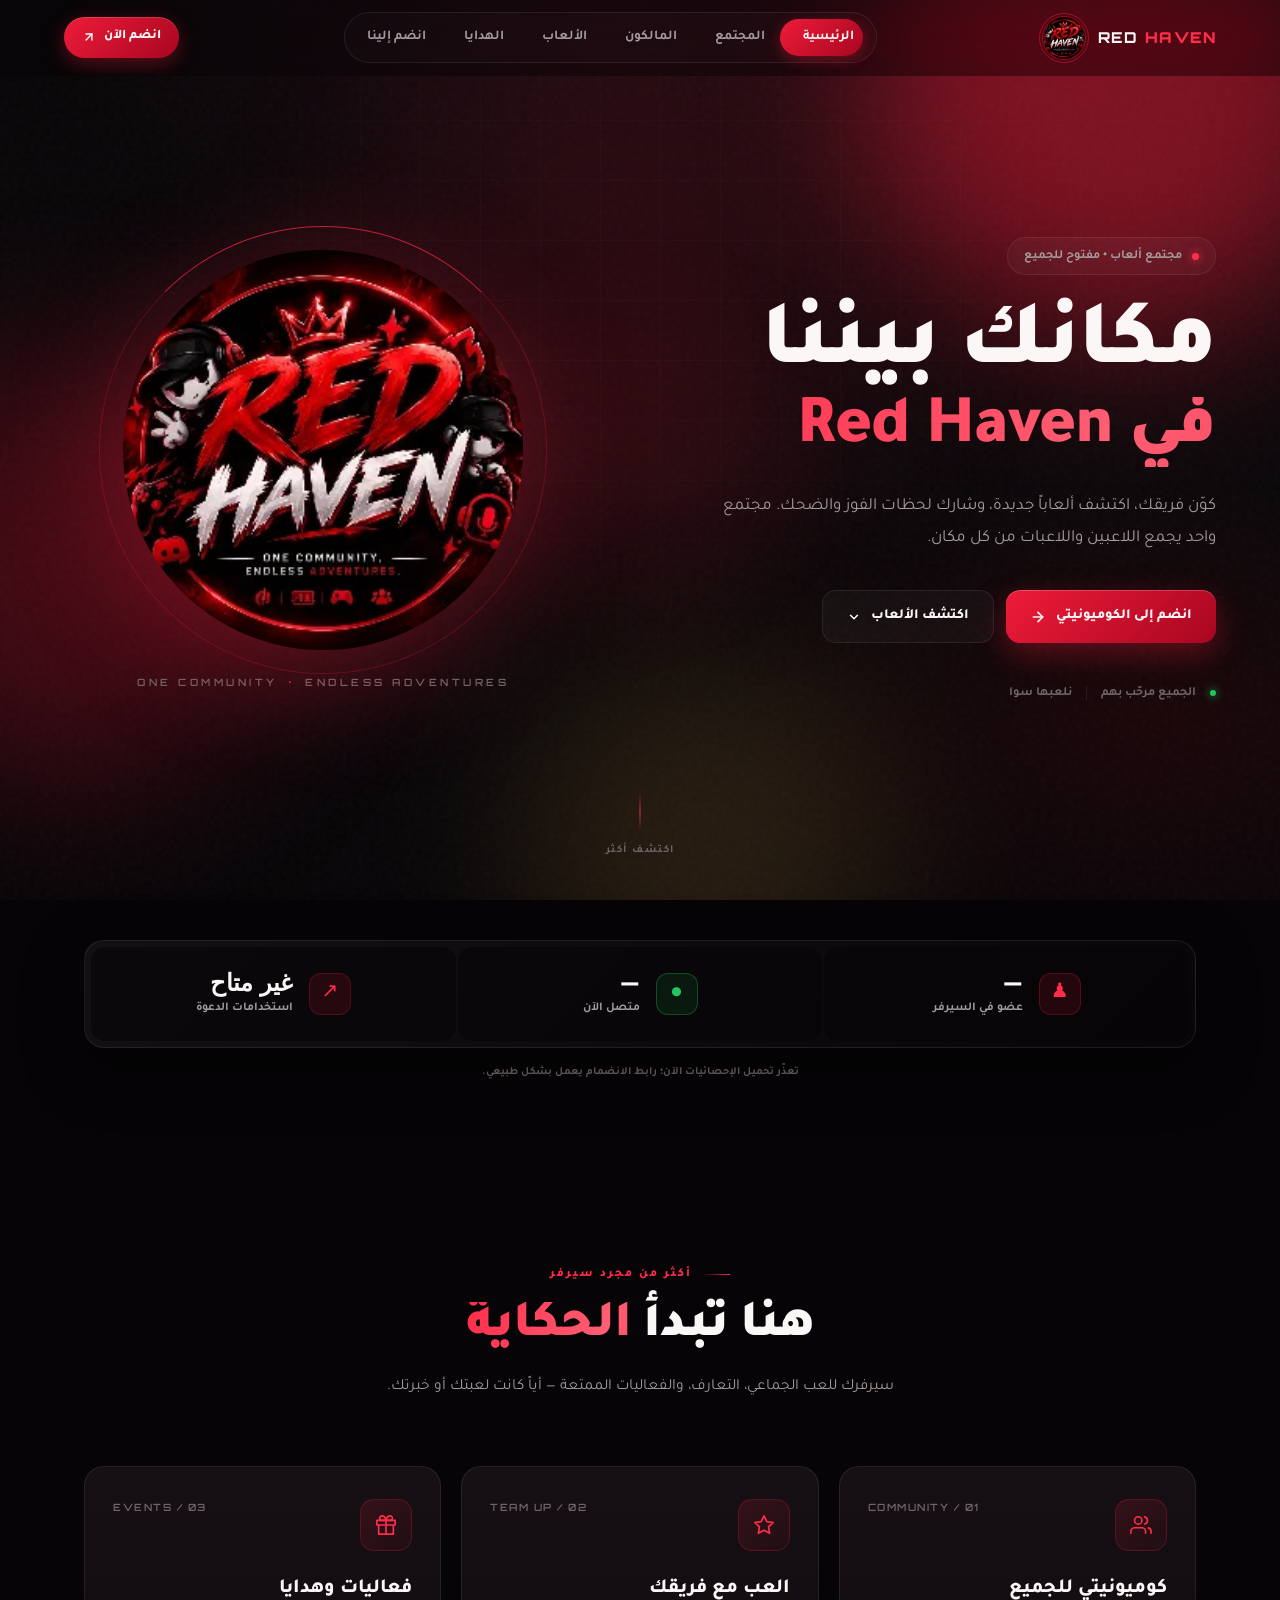
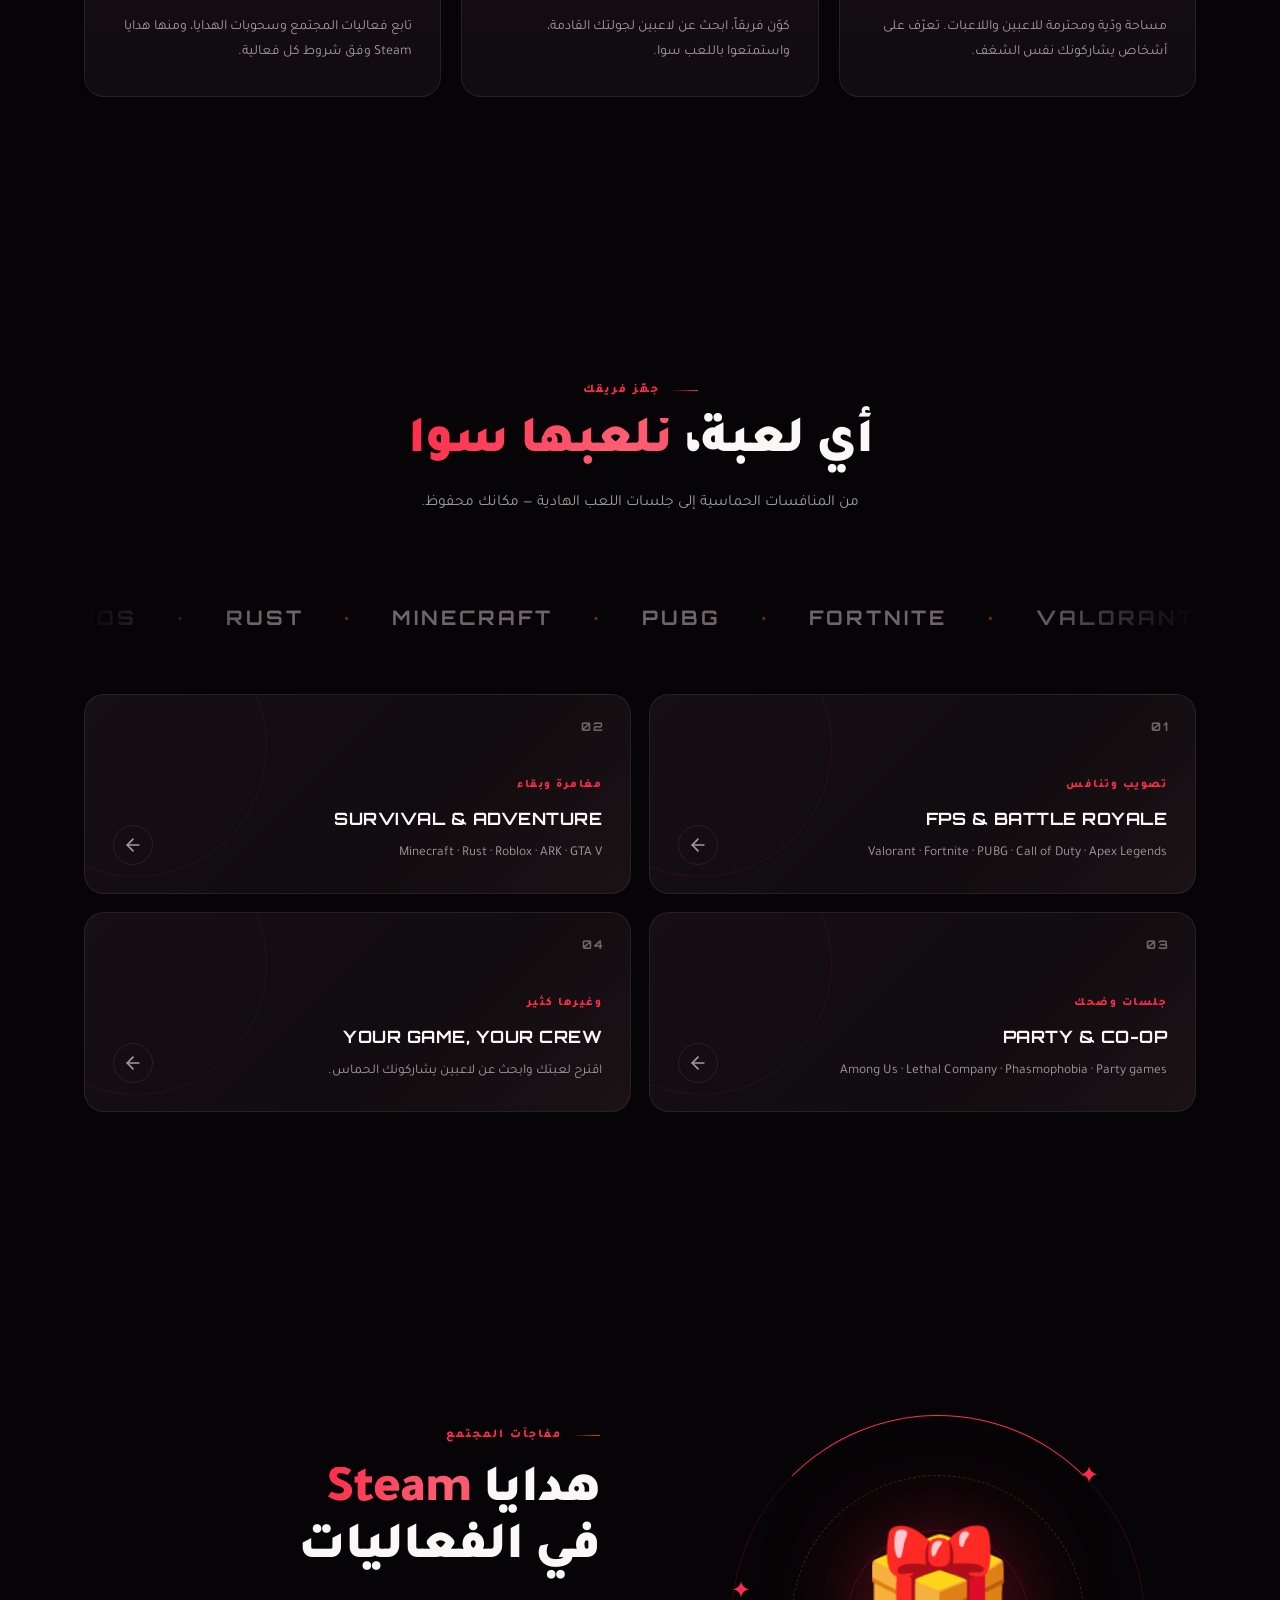
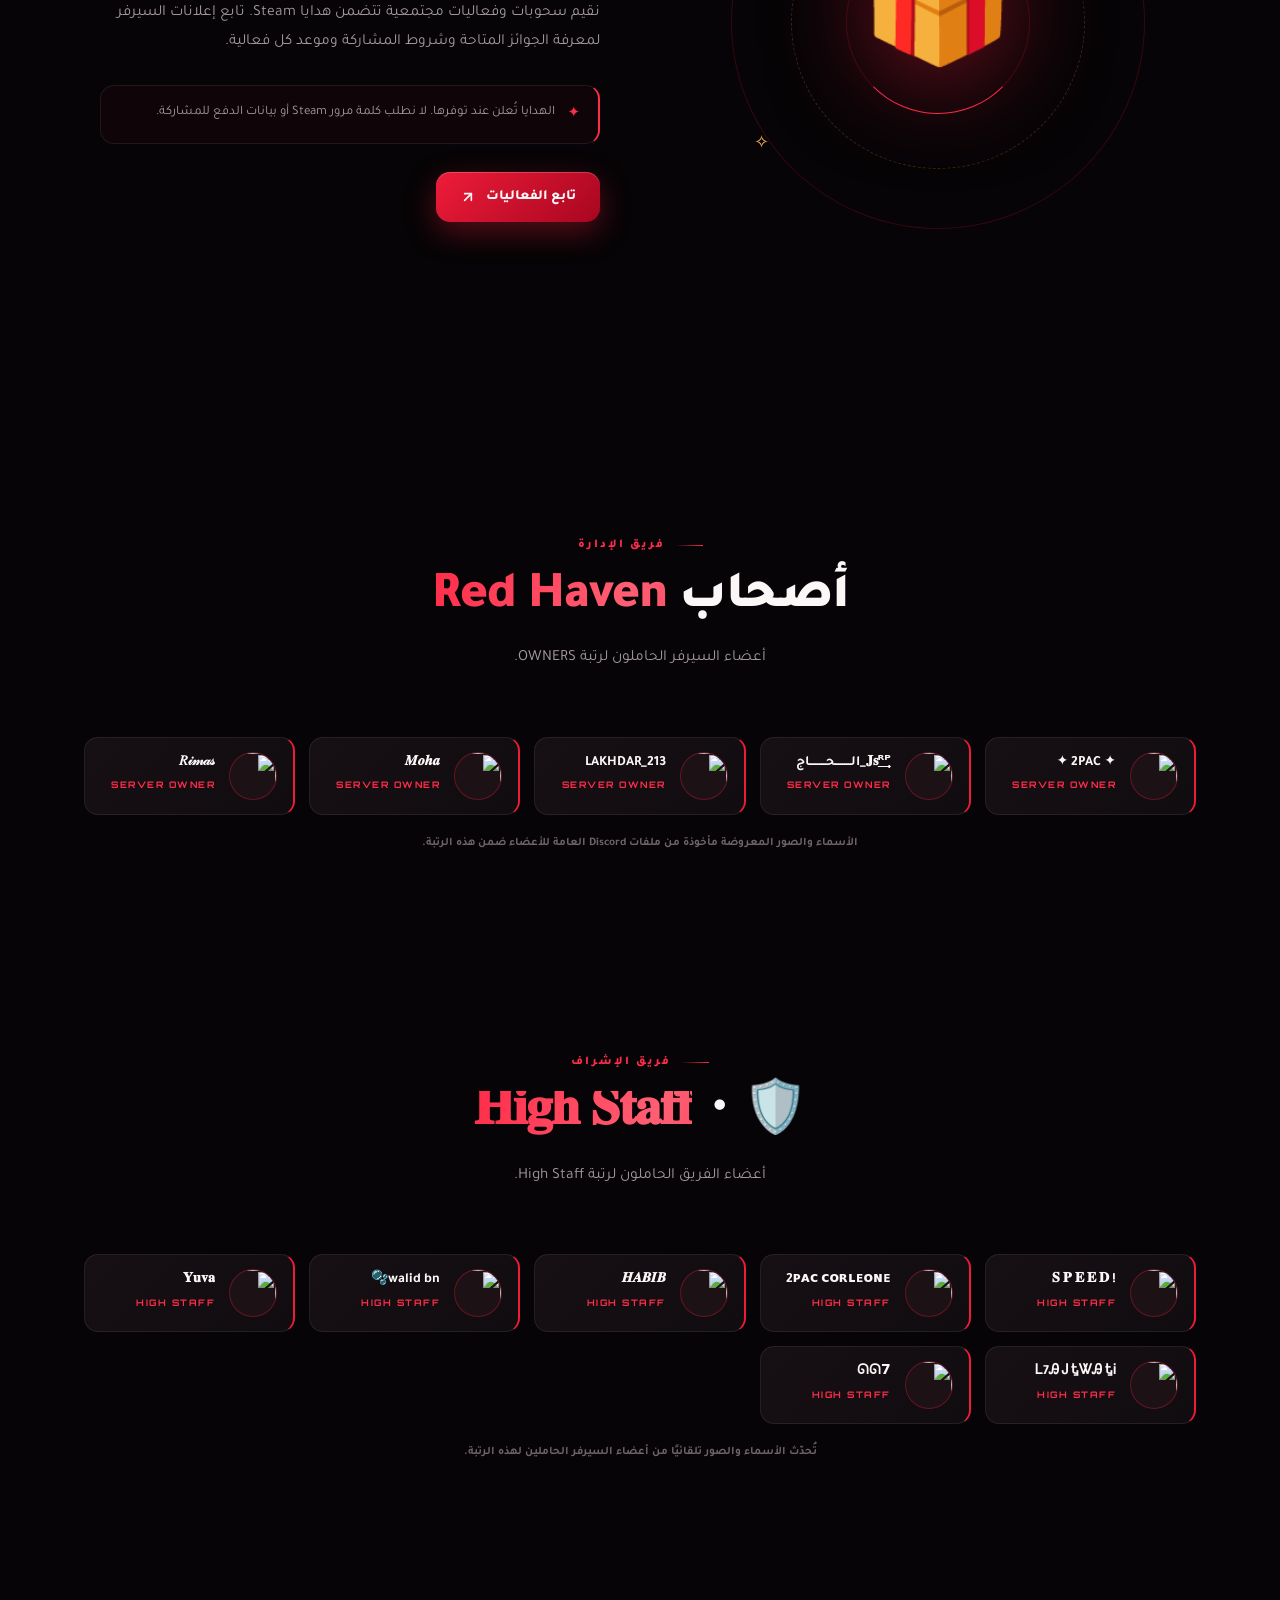
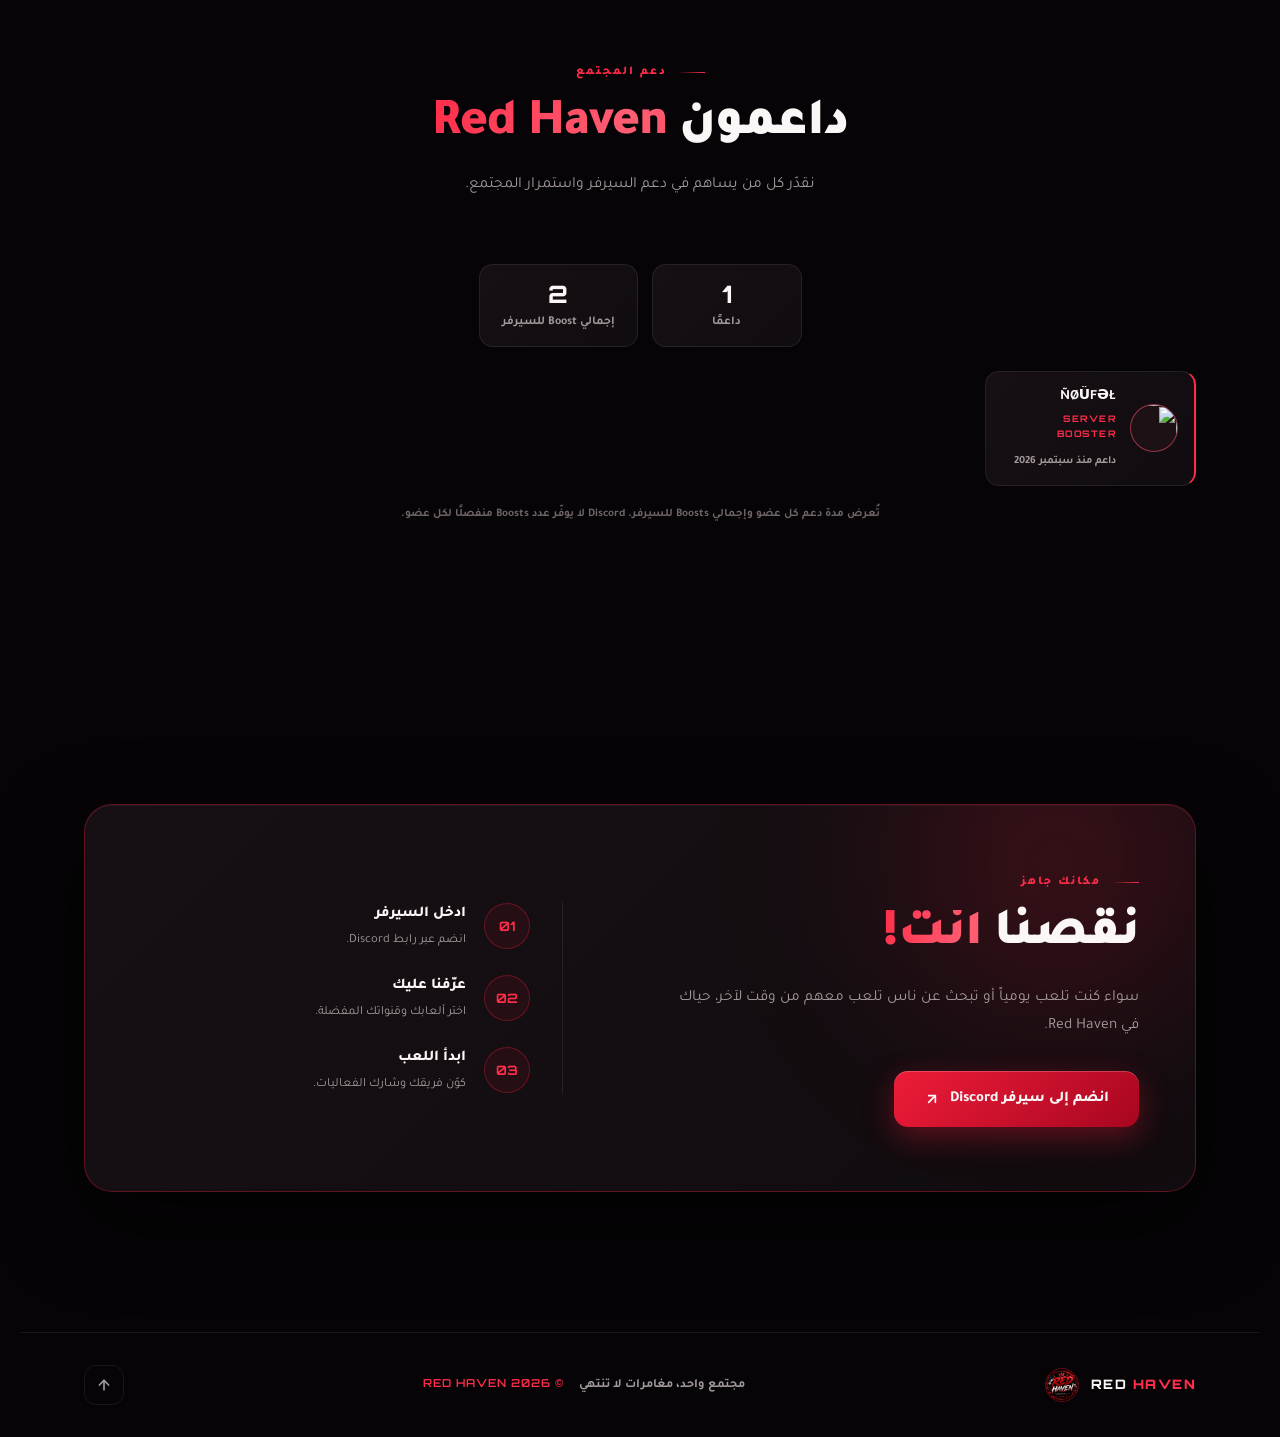
==== commit 3db72f95: "Bust Owners and High Staff script cache" ====
--- a/index.html
+++ b/index.html
@@ -9,7 +9,7 @@
 <link rel="preconnect" href="https://fonts.googleapis.com" />
 <link rel="preconnect" href="https://fonts.gstatic.com" crossorigin />
 <link href="https://fonts.googleapis.com/css2?family=Orbitron:wght@500;600;700;800;900&family=Tajawal:wght@400;500;600;700;800;900&display=swap" rel="stylesheet" />
-<link rel="stylesheet" href="style.css?v=highstaff1" />
+<link rel="stylesheet" href="style.css?v=highstaff3" />
 </head>
 <body>
 
@@ -437,6 +437,6 @@
   </a>
 </footer>
 
-<script src="script.js?v=highstaff1" defer></script>
+<script src="script.js?v=highstaff3" defer></script>
 </body>
 </html>
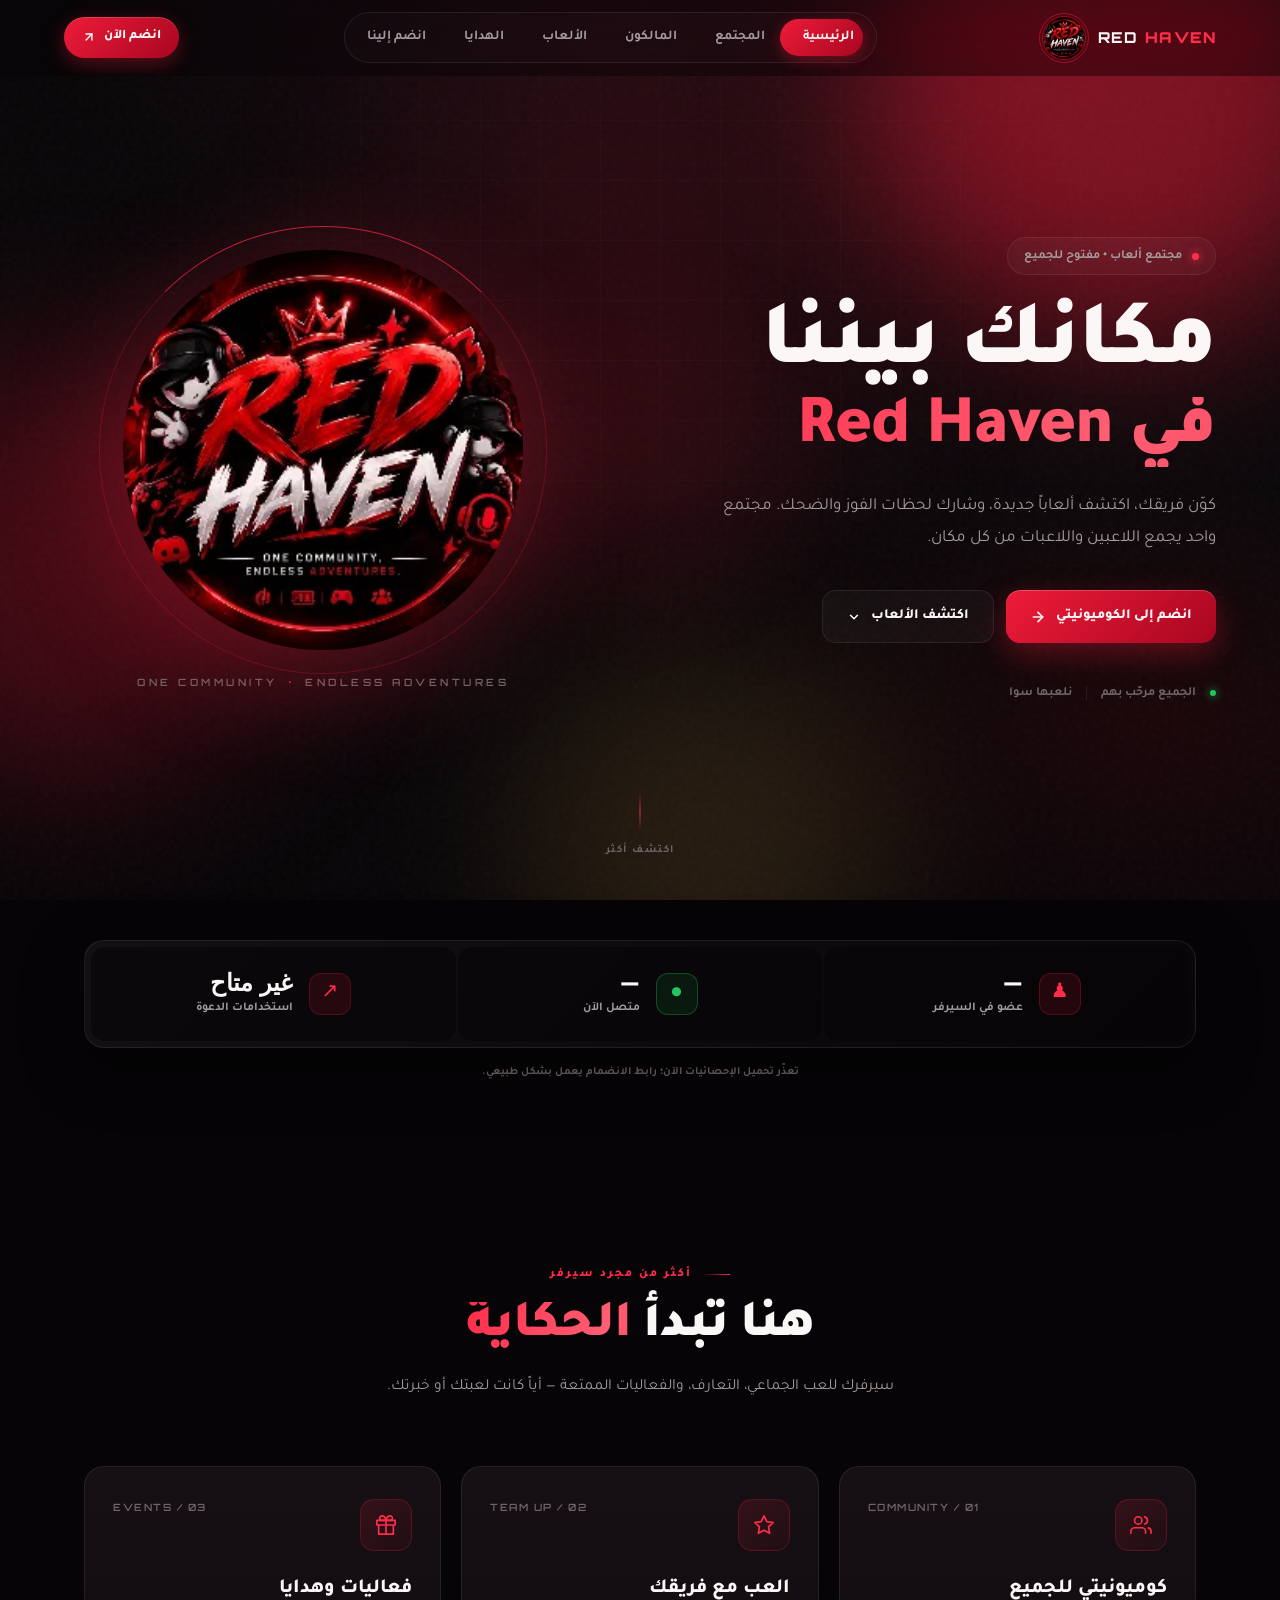
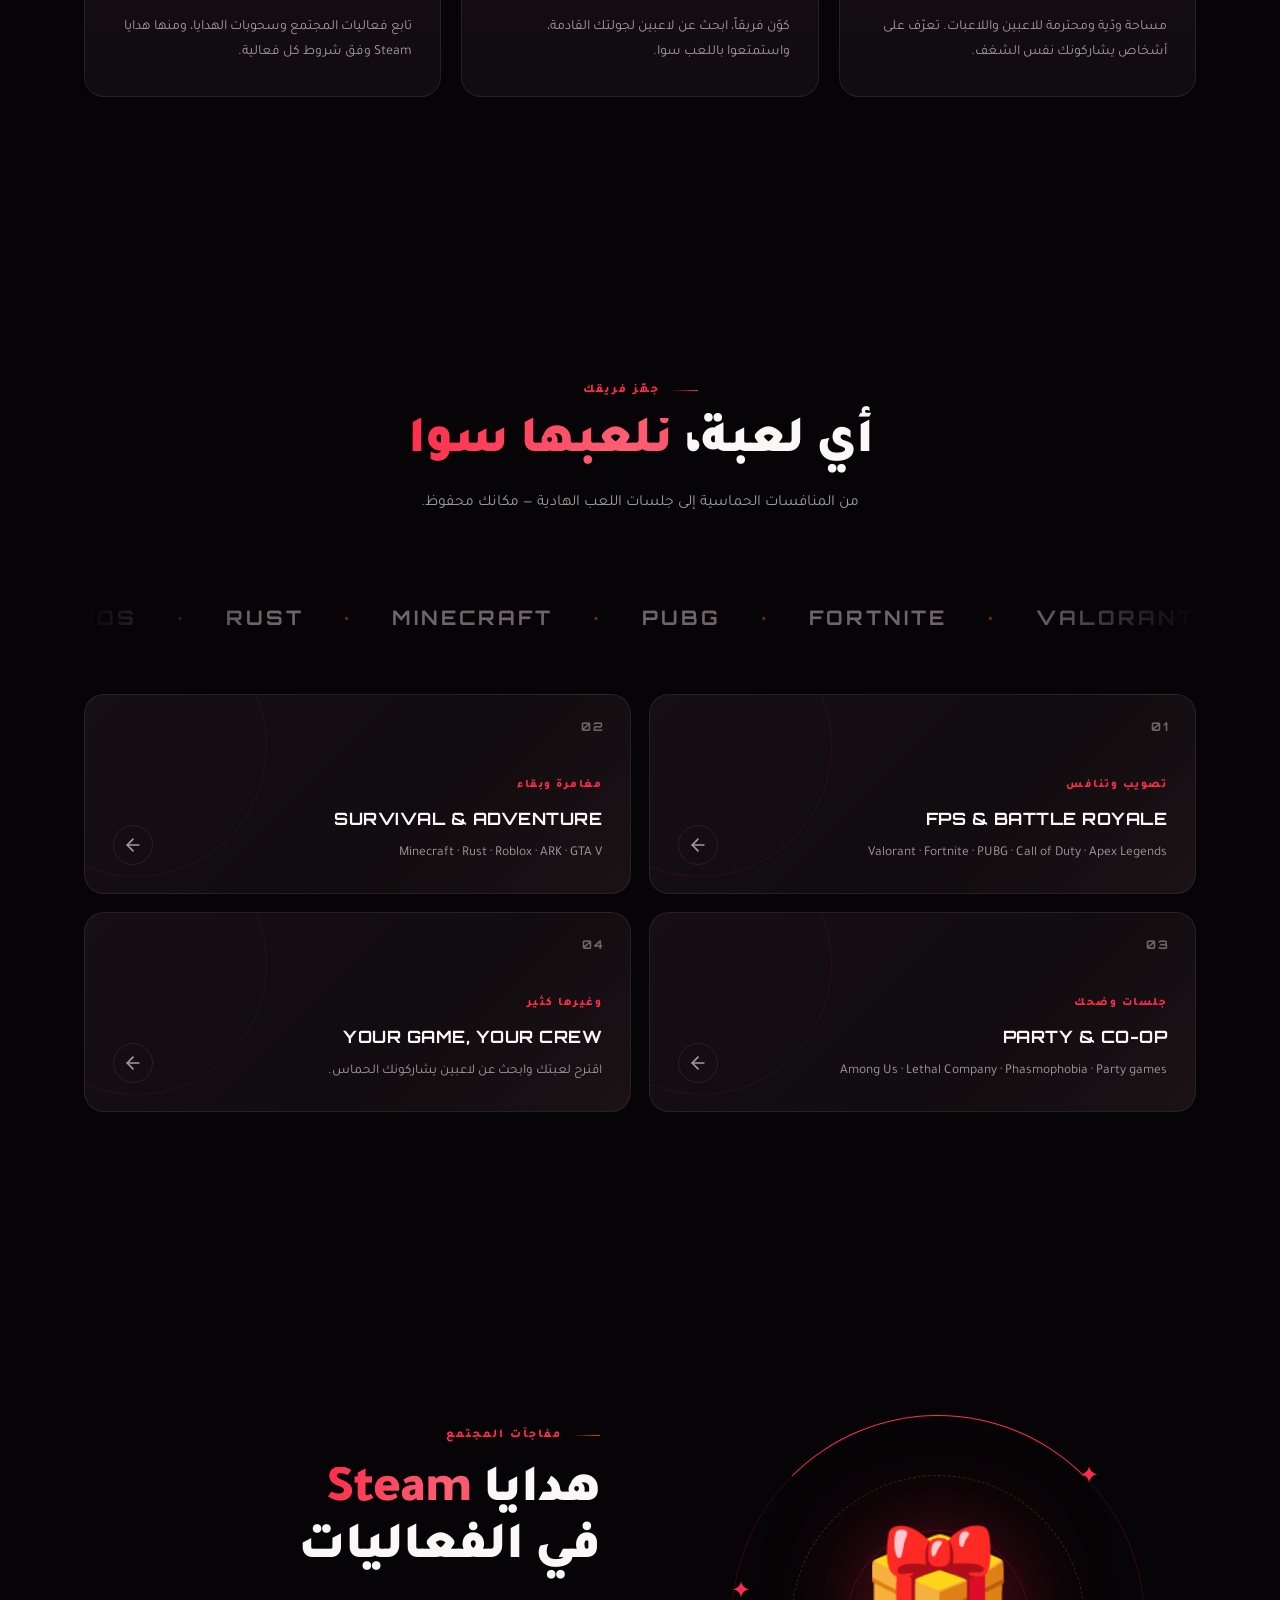
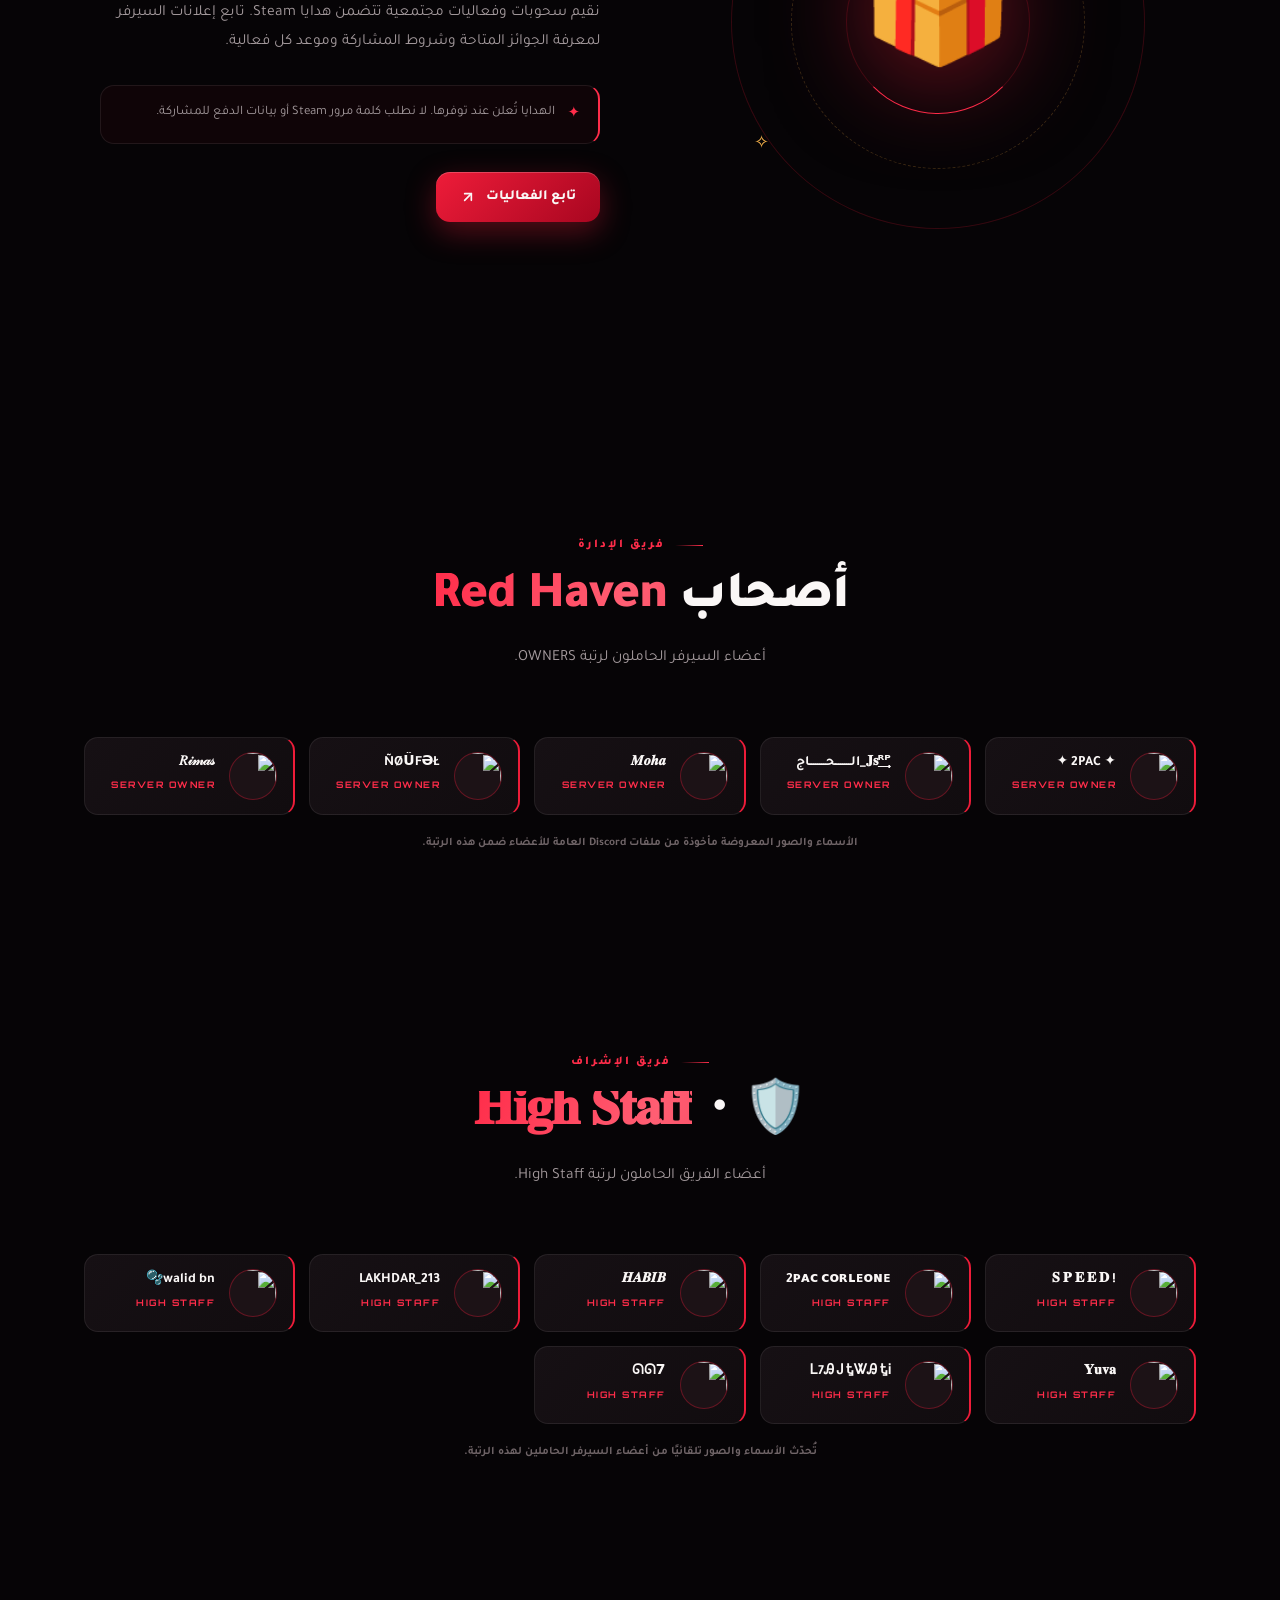
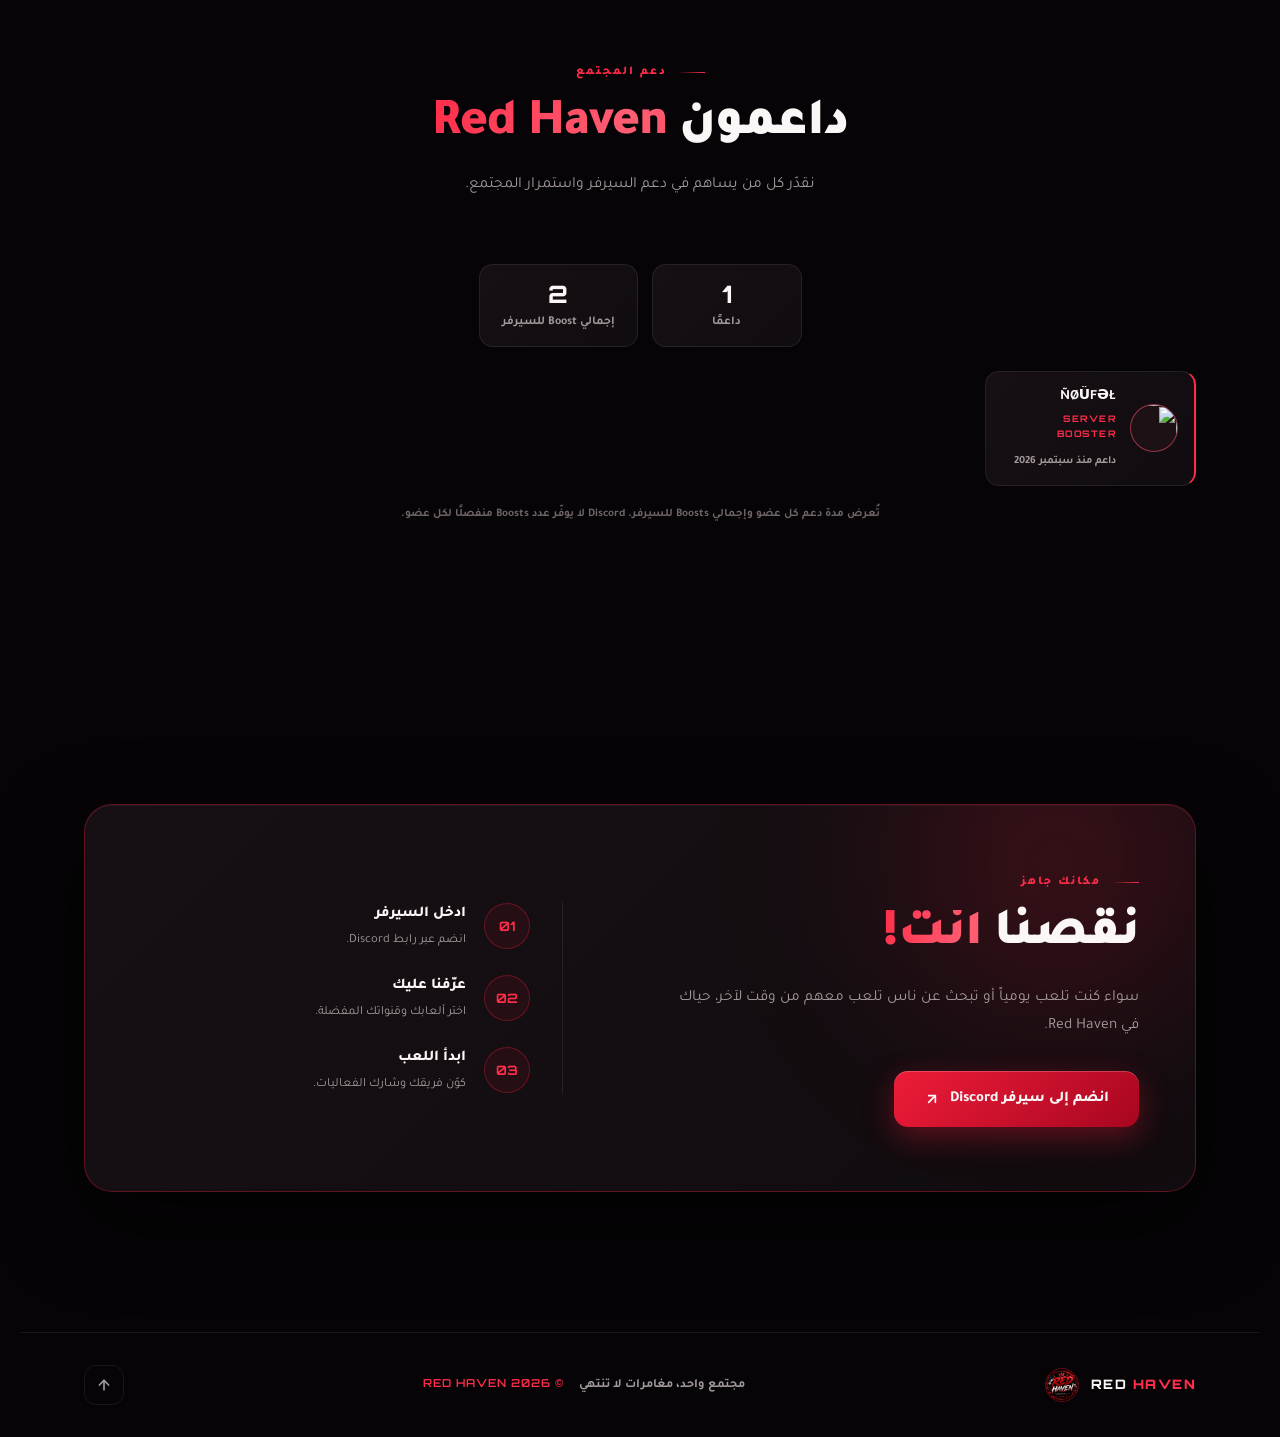
==== commit 2be2a97b: "Update Discord invite link" ====
--- a/index.html
+++ b/index.html
@@ -394,7 +394,7 @@
       <h2>نقصنا <span class="gradient-text">أنت!</span></h2>
       <p>سواء كنت تلعب يومياً أو تبحث عن ناس تلعب معهم من وقت لآخر، حياك في Red Haven.</p>
 
-      <a class="btn btn-primary btn-lg" href="https://discord.gg/aGHnszRcfu" target="_blank" rel="noreferrer">
+      <a class="btn btn-primary btn-lg" href="https://discord.gg/cMhkJ6TgUG" target="_blank" rel="noreferrer">
         <span>انضم إلى سيرفر Discord</span>
         <svg width="16" height="16" viewBox="0 0 24 24" fill="none" stroke="currentColor" stroke-width="2.5" stroke-linecap="round" stroke-linejoin="round" aria-hidden="true">
           <path d="M7 17L17 7"/><path d="M7 7h10v10"/>
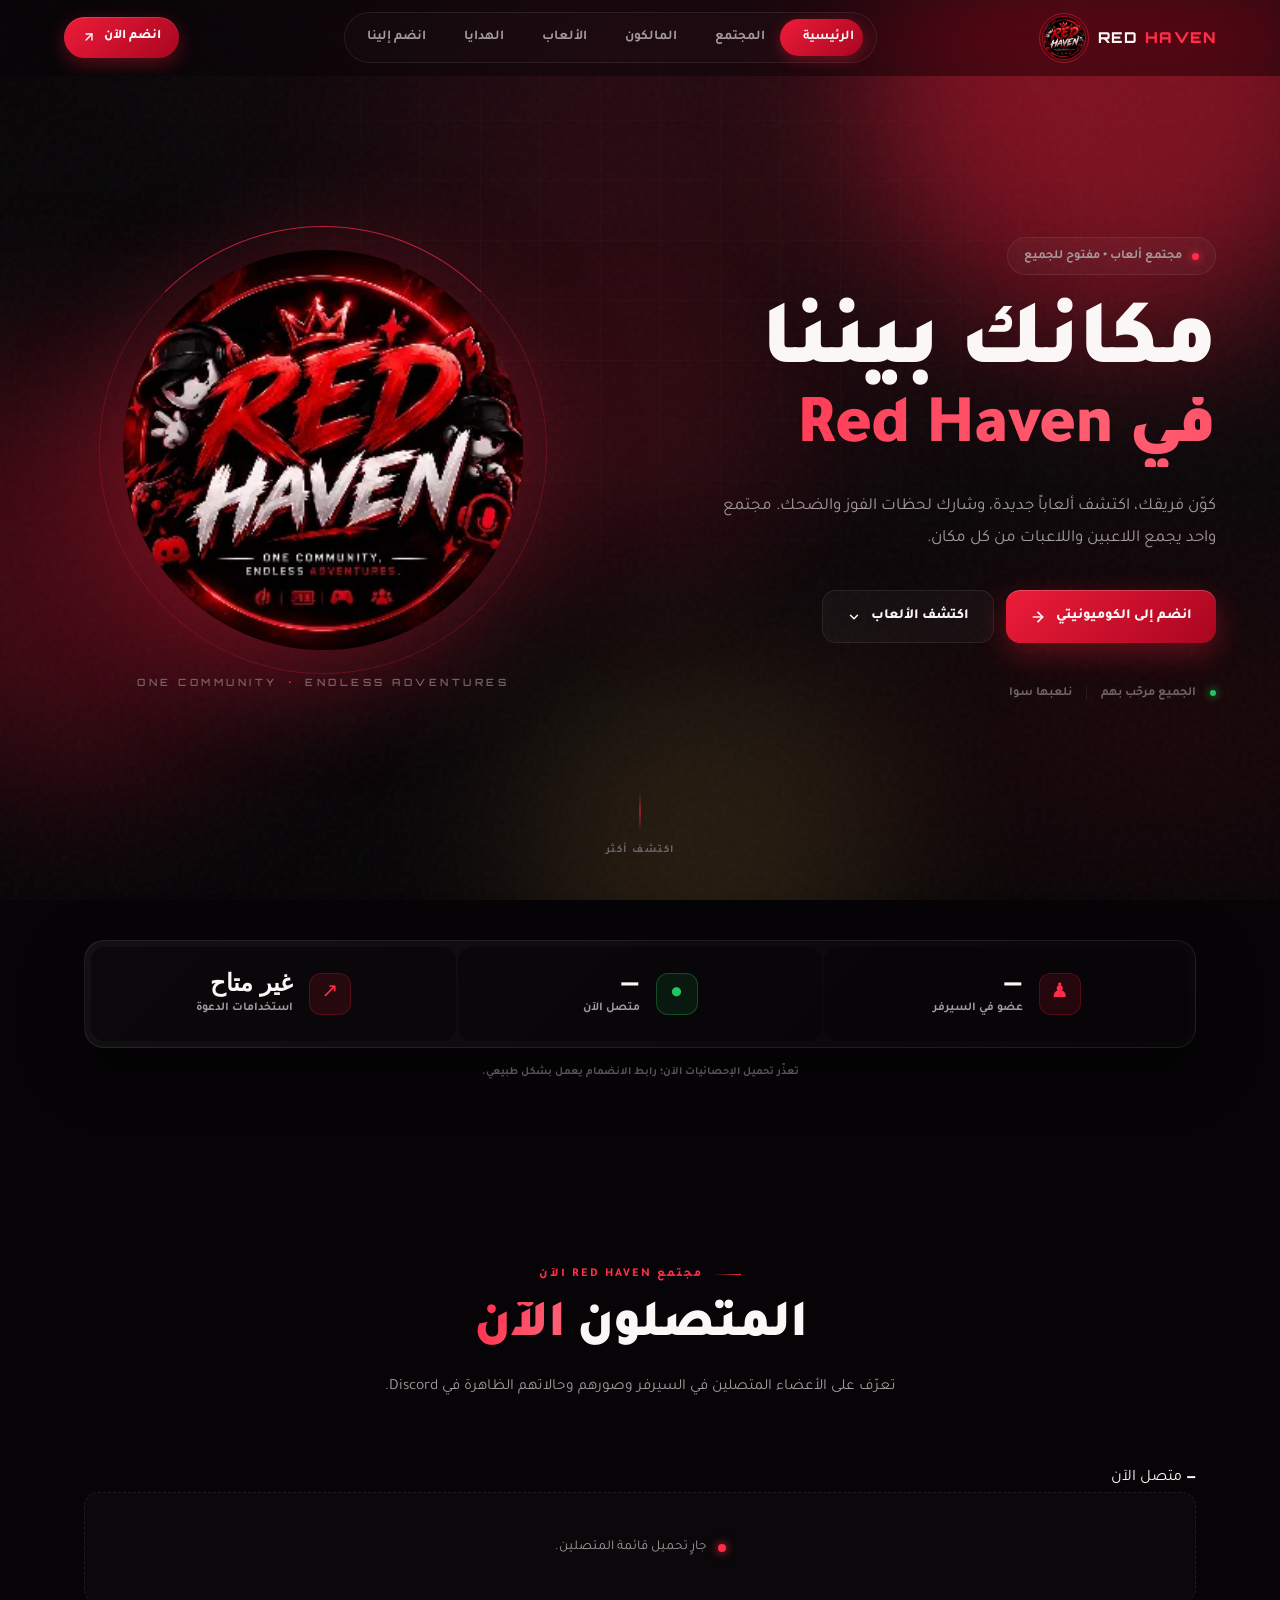
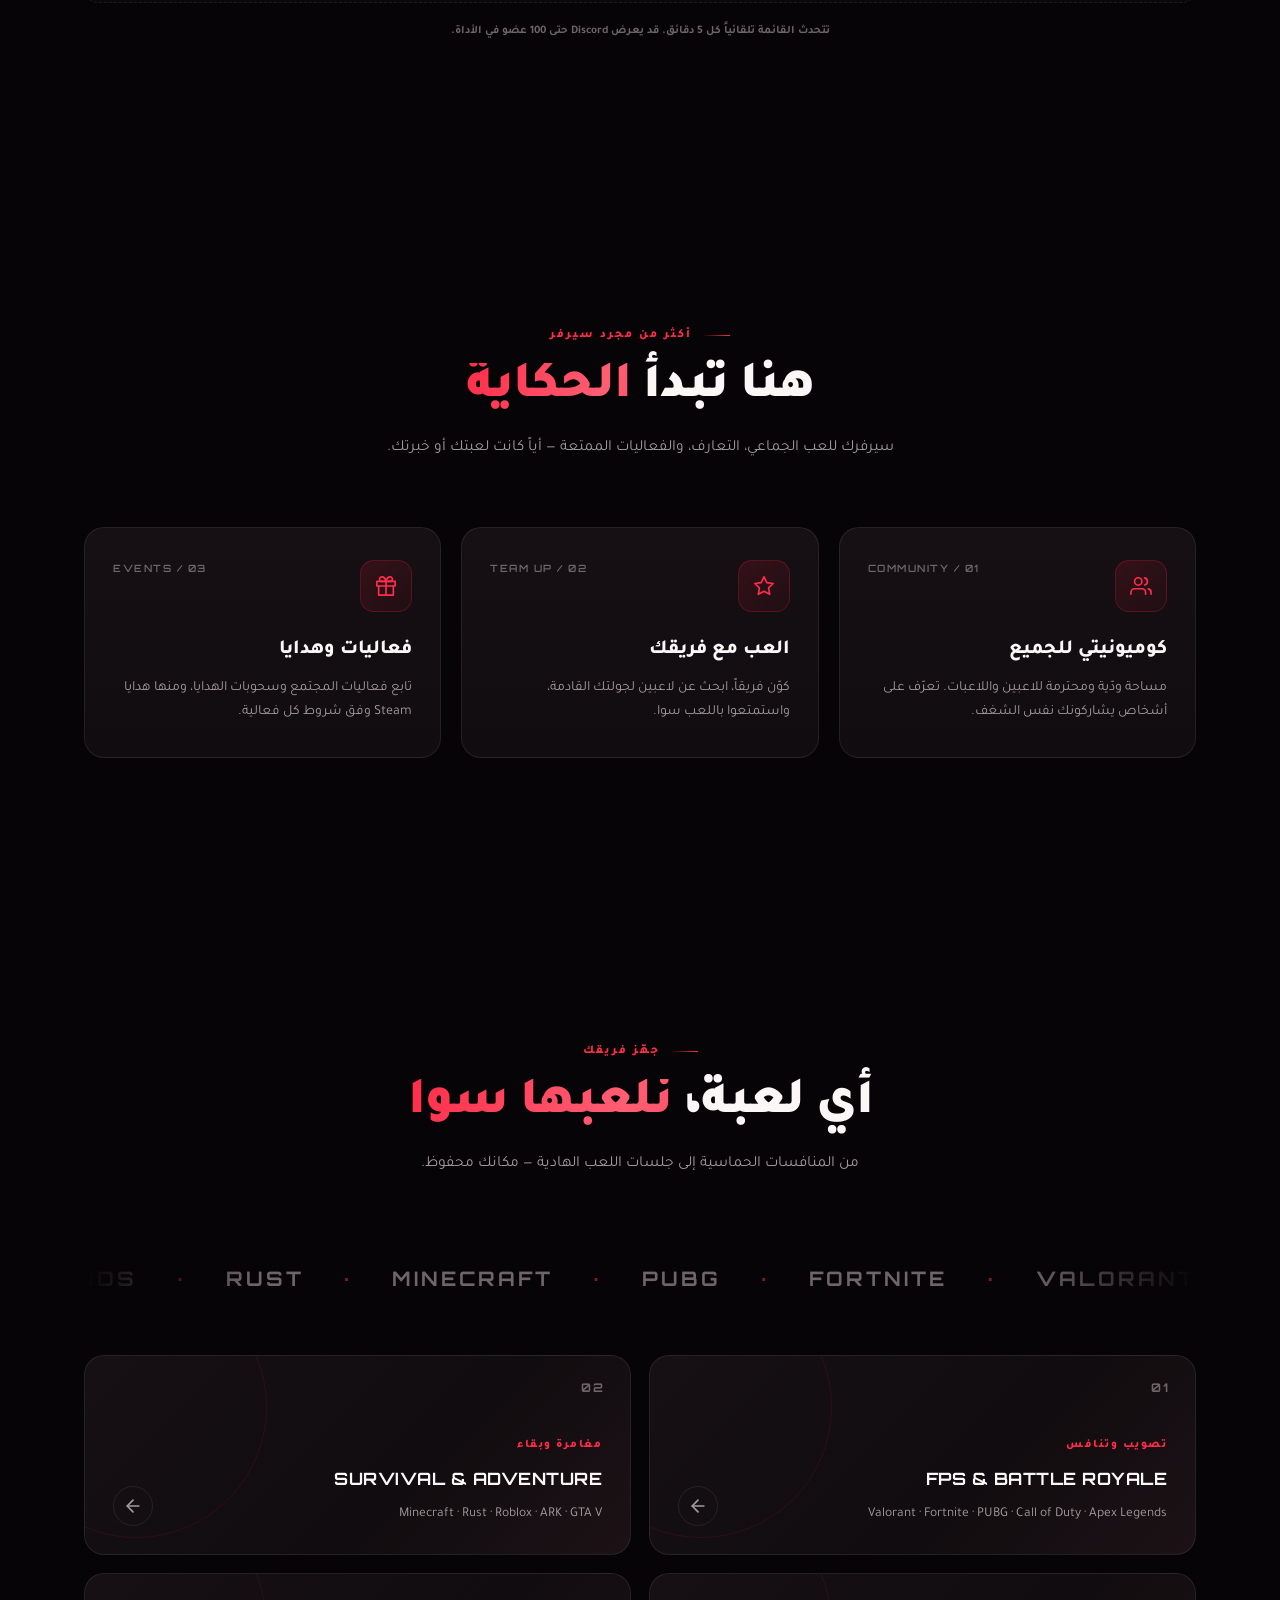
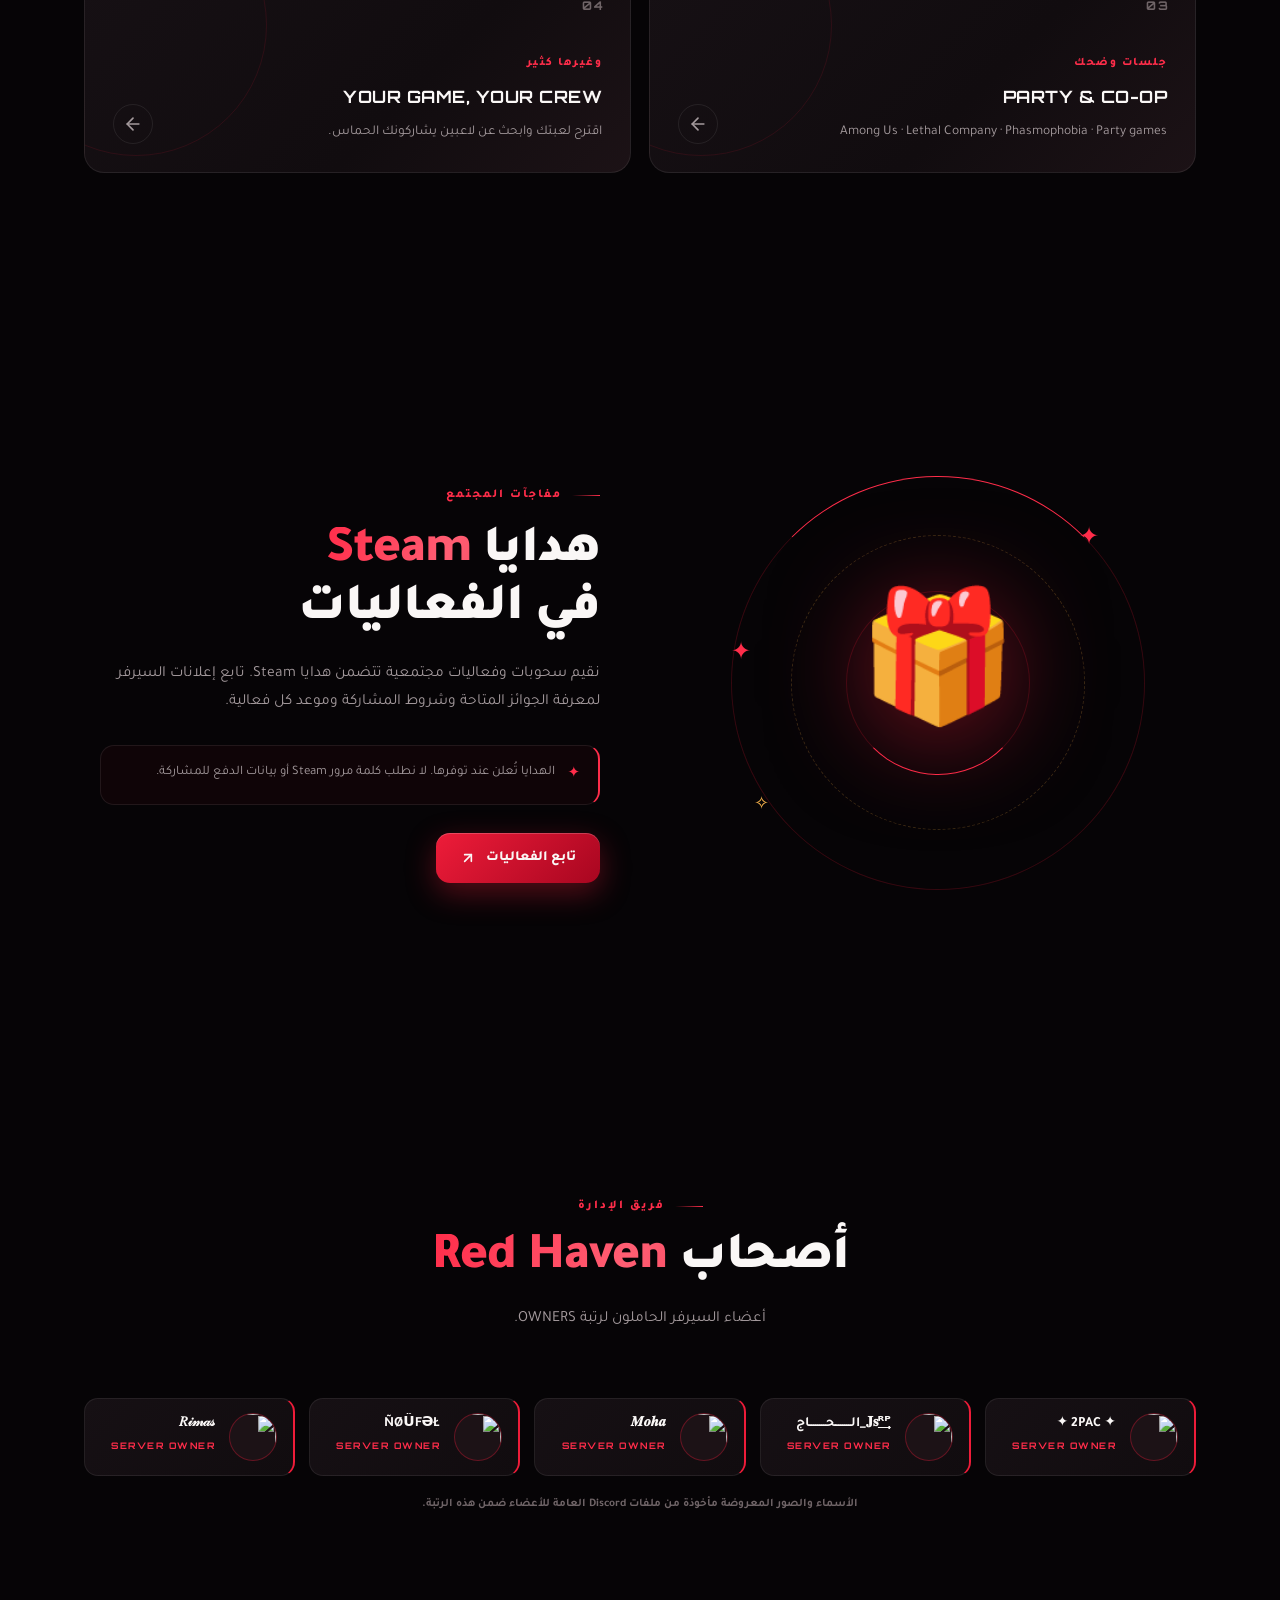
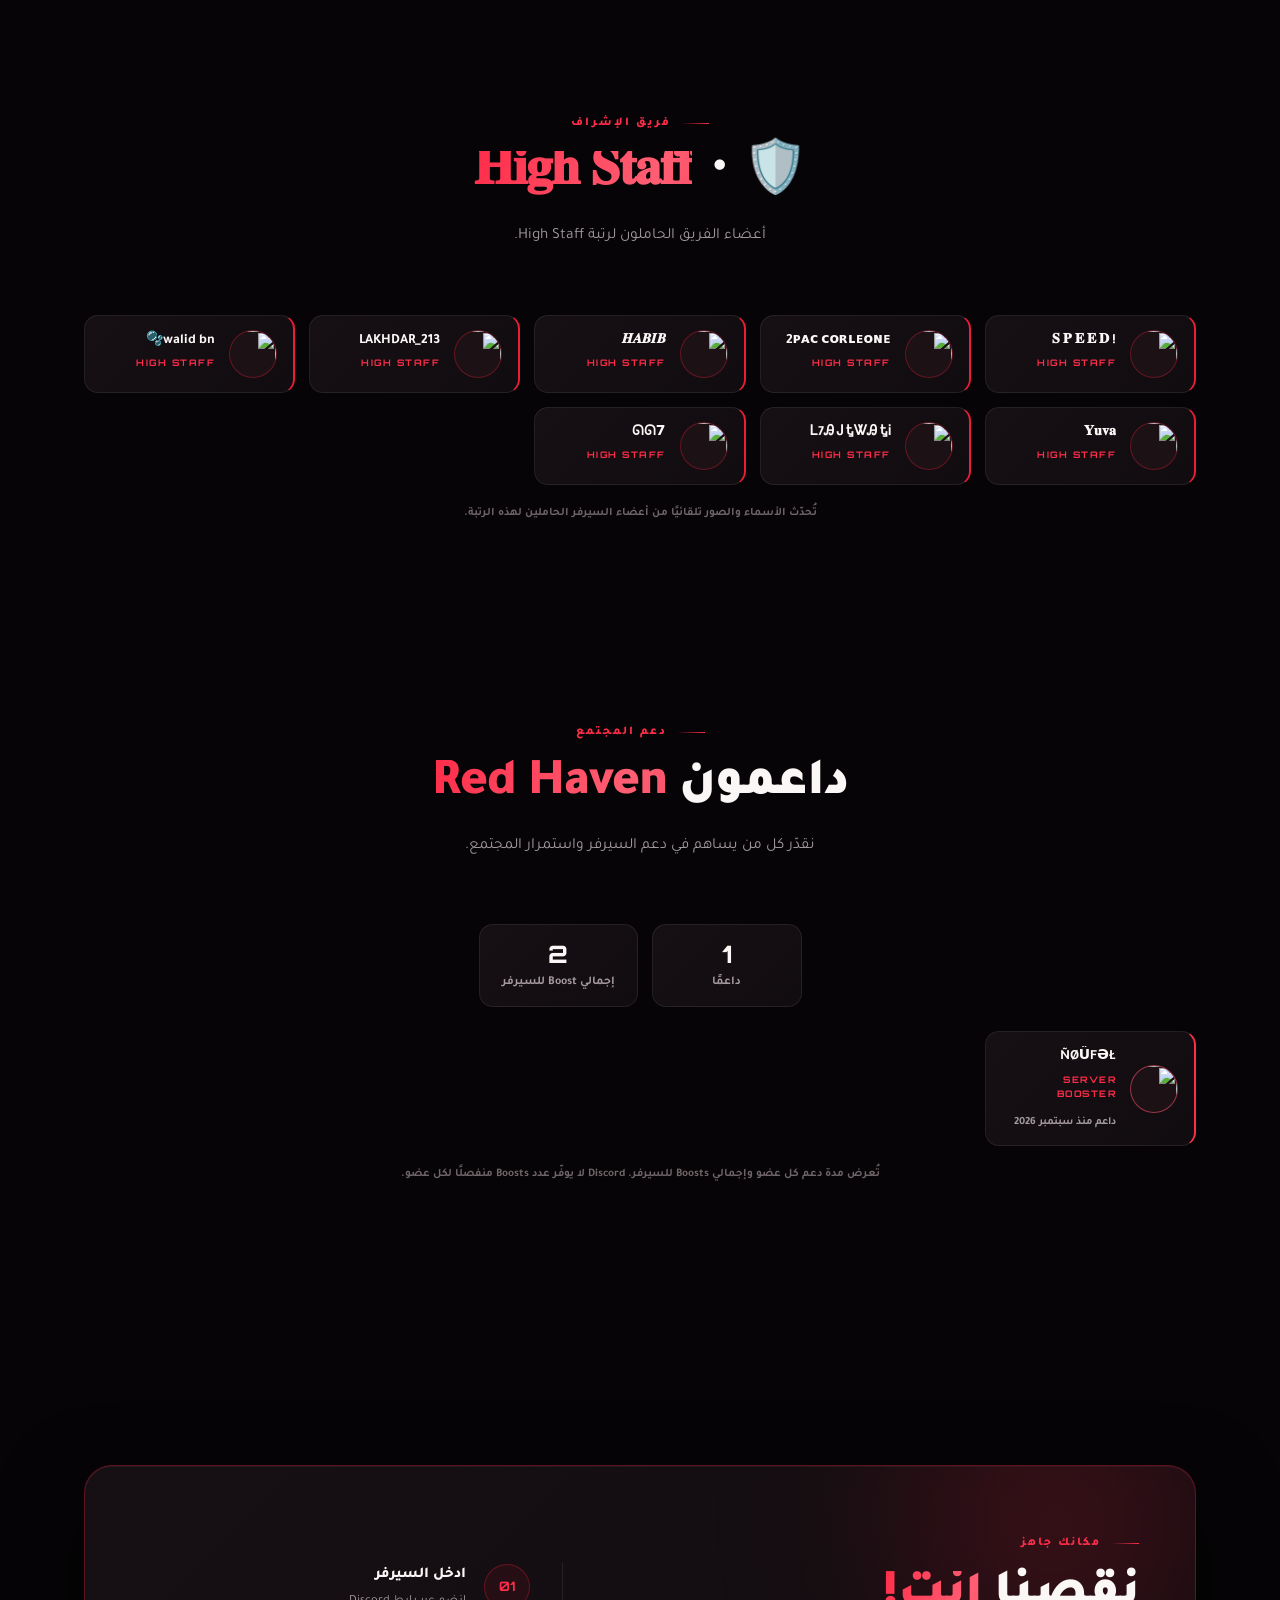
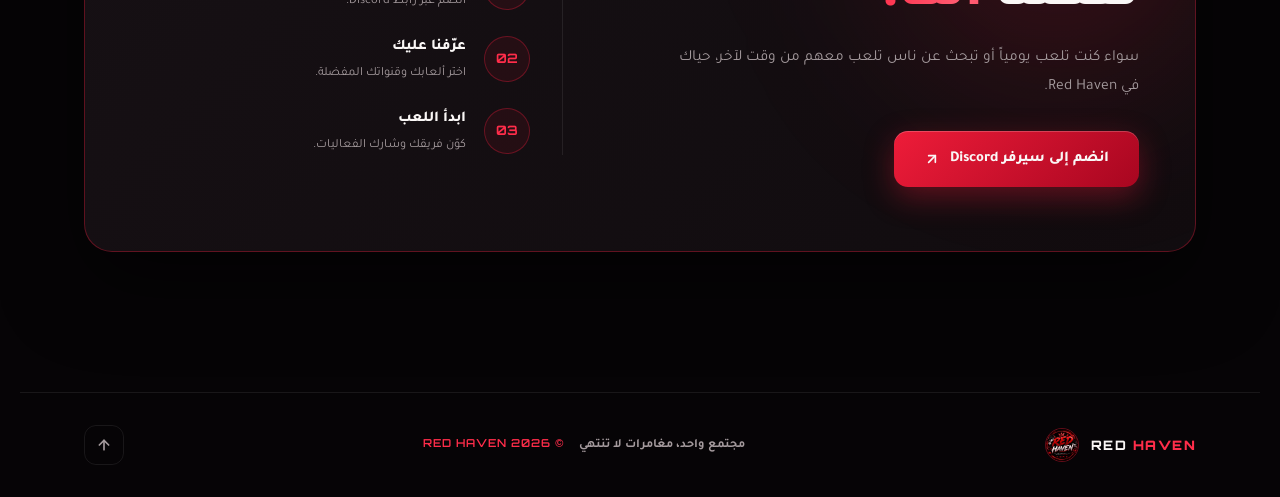
==== commit b734f746: "Add live Discord member roster" ====
--- a/index.html
+++ b/index.html
@@ -9,7 +9,7 @@
 <link rel="preconnect" href="https://fonts.googleapis.com" />
 <link rel="preconnect" href="https://fonts.gstatic.com" crossorigin />
 <link href="https://fonts.googleapis.com/css2?family=Orbitron:wght@500;600;700;800;900&family=Tajawal:wght@400;500;600;700;800;900&display=swap" rel="stylesheet" />
-<link rel="stylesheet" href="style.css?v=highstaff3" />
+<link rel="stylesheet" href="style.css?v=online-roster1" />
 </head>
 <body>
 
@@ -149,6 +149,24 @@
     </article>
   </div>
   <p class="stats-caption" id="stats-status" aria-live="polite">إحصائيات تقريبية من Discord وتُحدّث تلقائياً.</p>
+</section>
+
+<!-- ============ ONLINE MEMBERS ============ -->
+<section class="online-members section" id="online-members" aria-labelledby="online-title">
+  <div class="section-head reveal">
+    <span class="eyebrow"><span class="eyebrow-line"></span> مجتمع Red Haven الآن</span>
+    <h2 id="online-title">المتصلون <span class="gradient-text">الآن</span></h2>
+    <p>تعرّف على الأعضاء المتصلين في السيرفر وصورهم وحالاتهم الظاهرة في Discord.</p>
+  </div>
+  <div class="online-summary reveal" aria-live="polite">
+    <span class="online-live-dot" aria-hidden="true"></span>
+    <strong id="online-roster-count">—</strong>
+    <span>متصل الآن</span>
+  </div>
+  <div class="online-grid" id="online-members-list" aria-live="polite" aria-busy="true">
+    <div class="owners-placeholder"><span class="loader-dot"></span>جارٍ تحميل قائمة المتصلين.</div>
+  </div>
+  <p class="owners-note" id="online-roster-status" aria-live="polite">تتحدث القائمة تلقائياً كل 5 دقائق. قد يعرض Discord حتى 100 عضو في الأداة.</p>
 </section>
 
 <!-- ============ COMMUNITY ============ -->
@@ -419,6 +437,22 @@
   </div>
 </section>
 
+
+<!-- Optional visitor logging consent -->
+<aside class="visit-consent" id="visitConsent" hidden aria-labelledby="visitConsentTitle" aria-describedby="visitConsentText">
+  <div class="visit-consent-copy">
+    <span class="visit-consent-mark" aria-hidden="true">i</span>
+    <div>
+      <strong id="visitConsentTitle">إشعار تسجيل الزيارة</strong>
+      <p id="visitConsentText">بموافقتك، سنرسل بلدك فقط إلى قناة إدارة Red Haven لتسجيل الزيارة. لا يمكن معرفة اسمك تلقائيًا من الموقع.</p>
+    </div>
+  </div>
+  <div class="visit-consent-actions">
+    <button class="visit-consent-accept" id="visitConsentAccept" type="button">أوافق على إرسال بلدي</button>
+    <button class="visit-consent-decline" id="visitConsentDecline" type="button">لا أوافق</button>
+  </div>
+</aside>
+
 </main>
 
 <!-- ============ FOOTER ============ -->
@@ -437,6 +471,6 @@
   </a>
 </footer>
 
-<script src="script.js?v=highstaff3" defer></script>
+<script src="script.js?v=online-roster1" defer></script>
 </body>
 </html>
--- a/style.css
+++ b/style.css
@@ -1482,4 +1482,62 @@
   }
   .orb, .ring, .gift-ring, .marquee-track, .gift-emoji, .logo-stage img { animation: none !important; }
   .reveal { opacity: 1 !important; transform: none !important; }
-}+}
+
+/* Visitor logging consent */
+.visit-consent[hidden] { display: none !important; }
+.visit-consent {
+  position: fixed;
+  z-index: 1000;
+  inset-inline: max(16px, env(safe-area-inset-left)) max(16px, env(safe-area-inset-right));
+  bottom: max(16px, env(safe-area-inset-bottom));
+  width: min(720px, calc(100% - 32px));
+  margin-inline: auto;
+  padding: 20px;
+  display: grid;
+  grid-template-columns: 1fr auto;
+  align-items: center;
+  gap: 18px;
+  color: #f8eef0;
+  background: linear-gradient(145deg, rgba(28, 15, 19, .98), rgba(12, 9, 11, .98));
+  border: 1px solid rgba(224, 20, 48, .55);
+  border-radius: 16px;
+  box-shadow: 0 18px 55px rgba(0, 0, 0, .58), 0 0 28px rgba(181, 9, 32, .16);
+  backdrop-filter: blur(18px);
+}
+.visit-consent-copy { display: flex; align-items: flex-start; gap: 12px; }
+.visit-consent-mark {
+  flex: 0 0 30px;
+  width: 30px;
+  height: 30px;
+  display: grid;
+  place-items: center;
+  color: #fff;
+  font: 700 16px/1 sans-serif;
+  background: #a90b23;
+  border-radius: 50%;
+}
+.visit-consent-copy strong { display: block; margin: 1px 0 5px; color: #fff; font-size: 15px; }
+.visit-consent-copy p { margin: 0; color: #d1c4c7; font-size: 13px; line-height: 1.65; }
+.visit-consent-actions { display: flex; flex-wrap: wrap; justify-content: flex-end; gap: 8px; }
+.visit-consent-actions button {
+  min-height: 44px;
+  padding: 0 14px;
+  border: 1px solid rgba(255,255,255,.18);
+  border-radius: 10px;
+  color: #f8eef0;
+  background: rgba(255,255,255,.06);
+  font: inherit;
+  font-size: 13px;
+  font-weight: 700;
+  cursor: pointer;
+}
+.visit-consent-actions button:hover { border-color: rgba(255,255,255,.42); background: rgba(255,255,255,.1); }
+.visit-consent-actions button:focus-visible { outline: 3px solid #ff6b7f; outline-offset: 3px; }
+.visit-consent-actions .visit-consent-accept { color: #fff; border-color: #b50920; background: #a90b23; }
+.visit-consent-actions .visit-consent-accept:hover { border-color: #e31a36; background: #c30d29; }
+@media (max-width: 700px) {
+  .visit-consent { grid-template-columns: 1fr; gap: 14px; padding: 16px; }
+  .visit-consent-actions { display: grid; grid-template-columns: 1fr 1fr; }
+  .visit-consent-actions button { padding-inline: 8px; }
+}
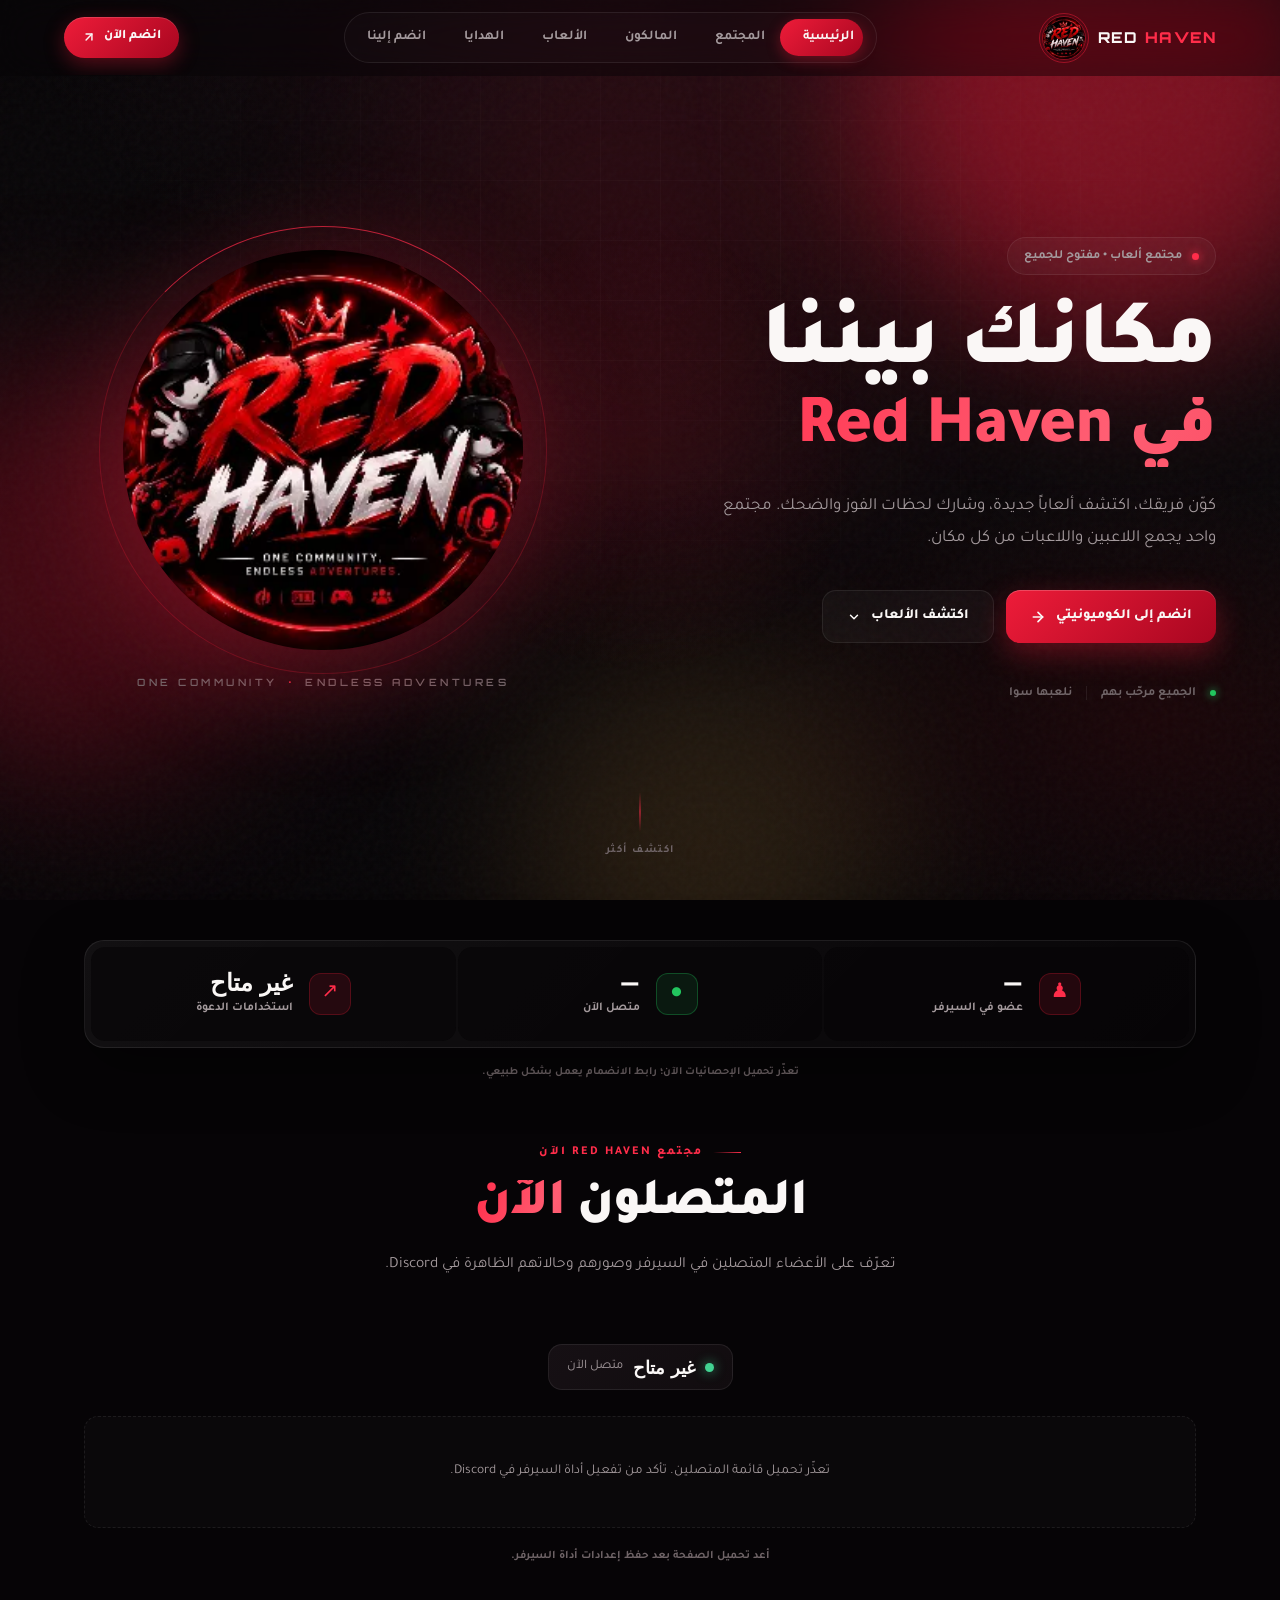
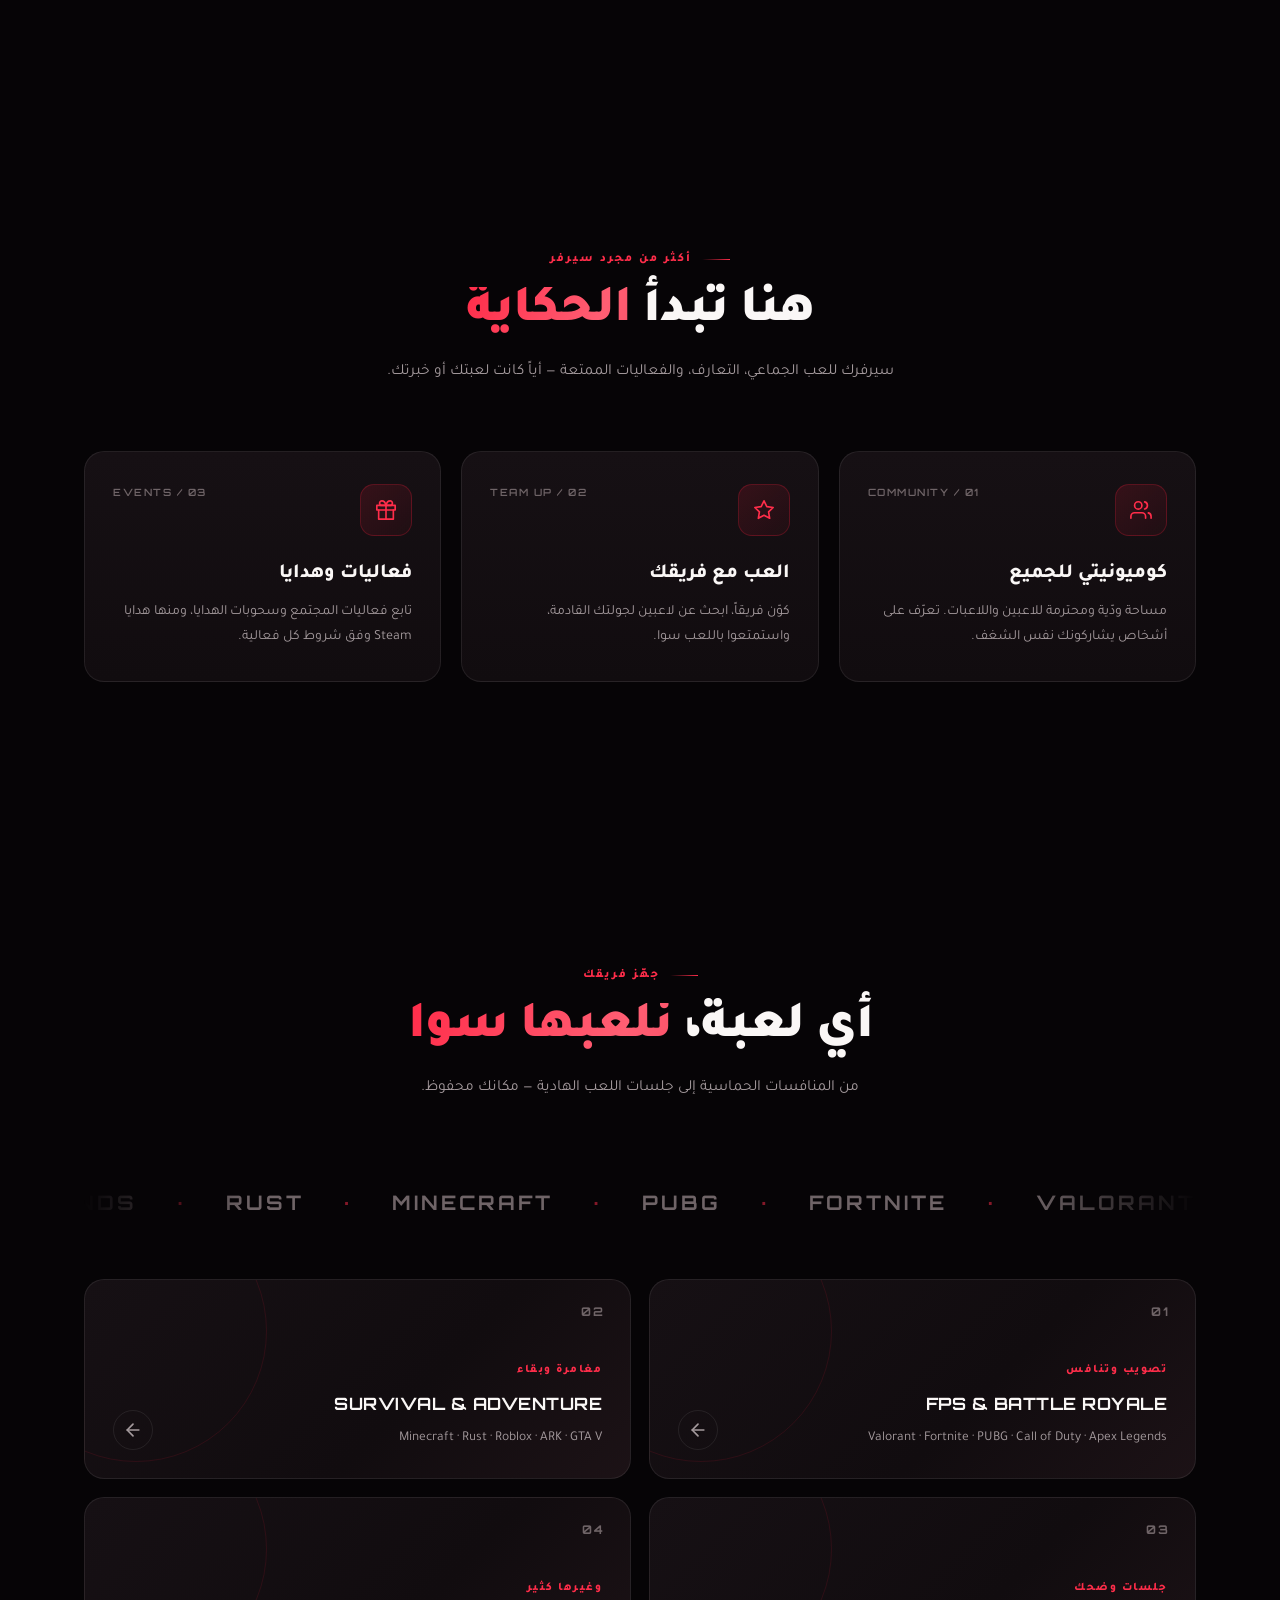
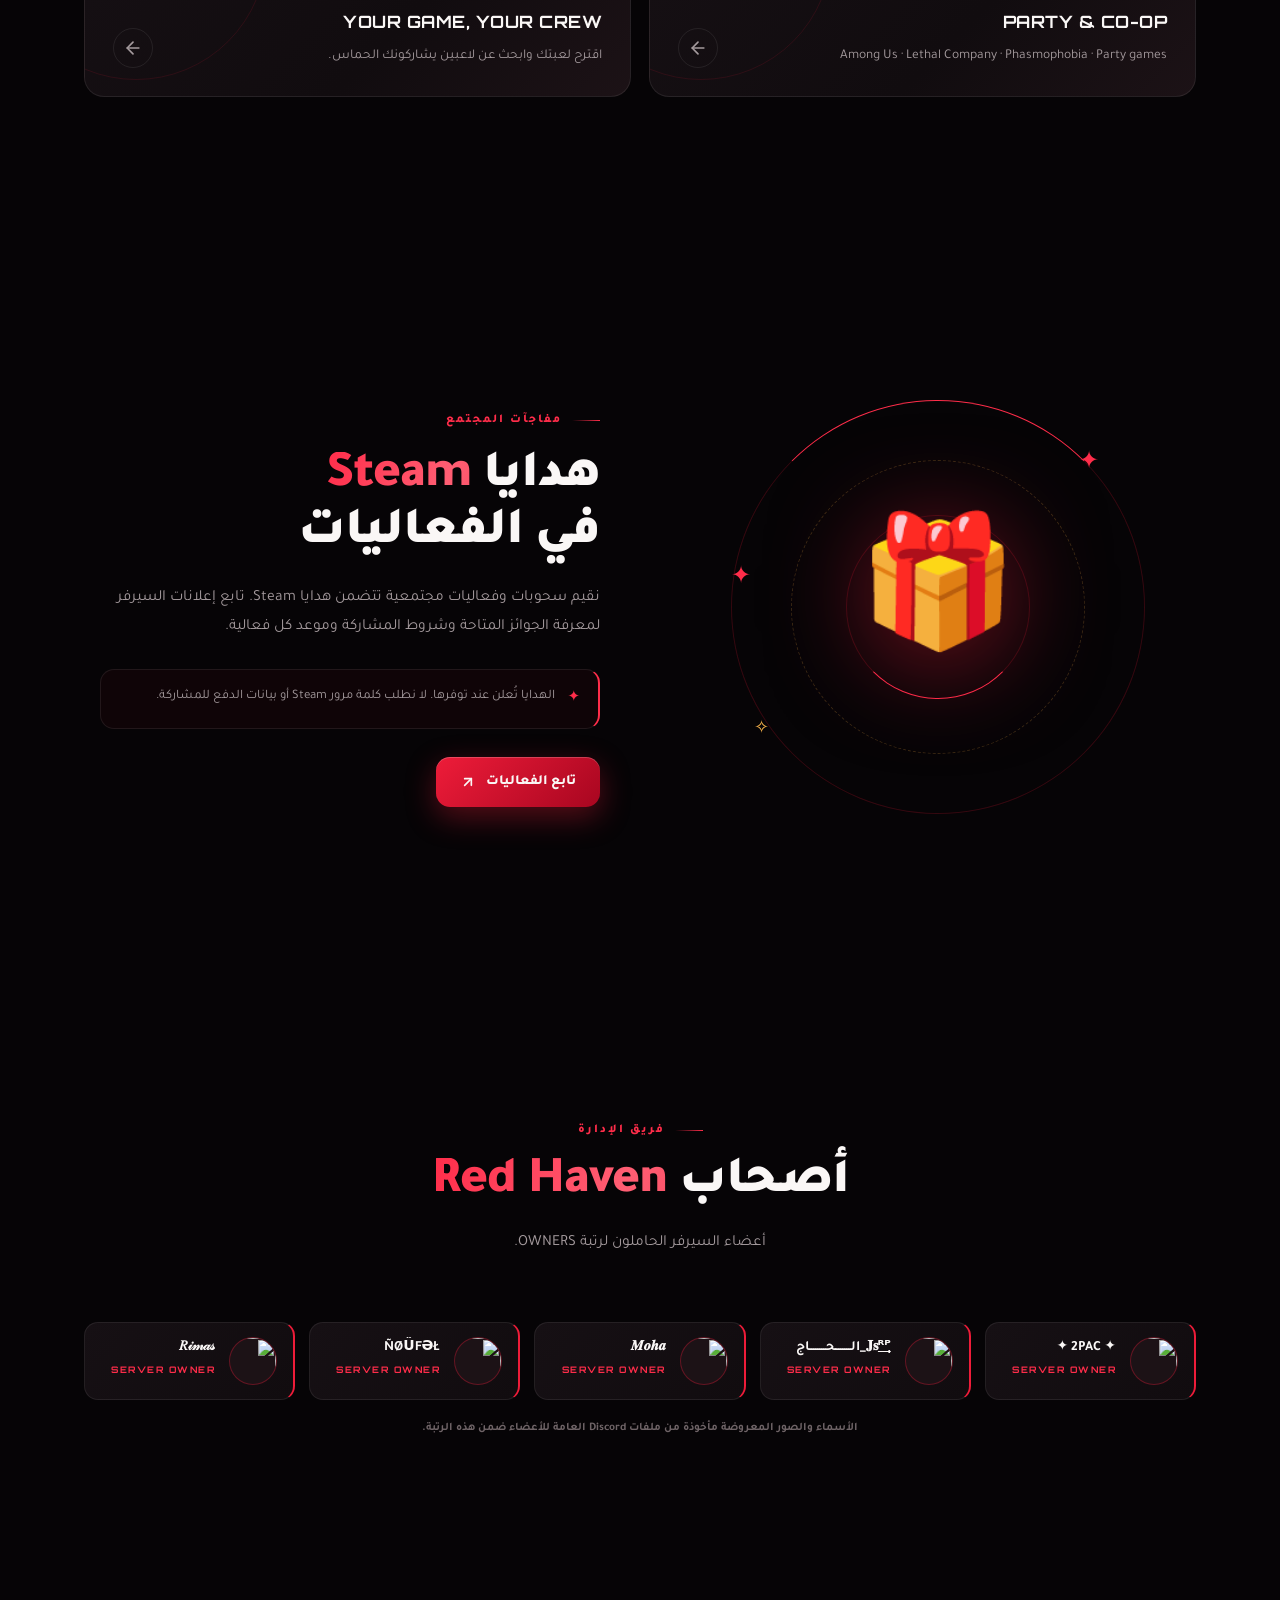
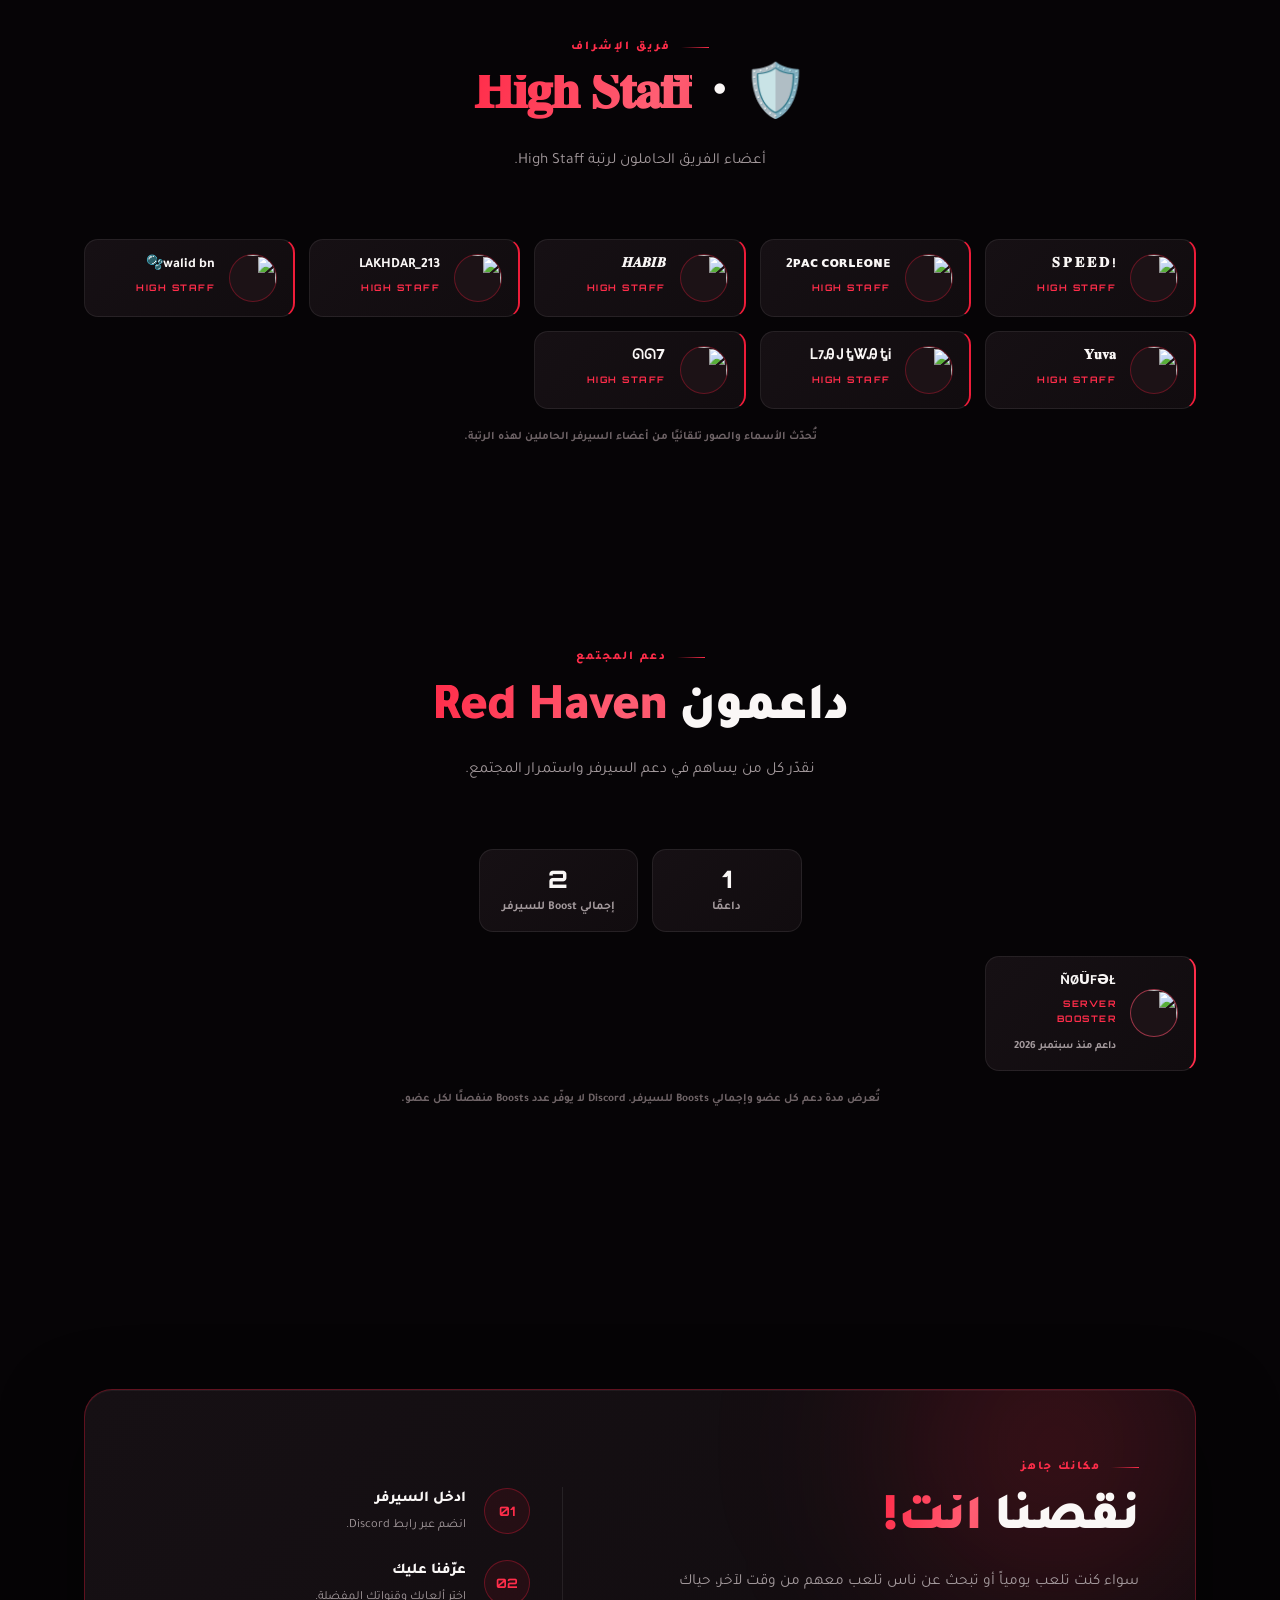
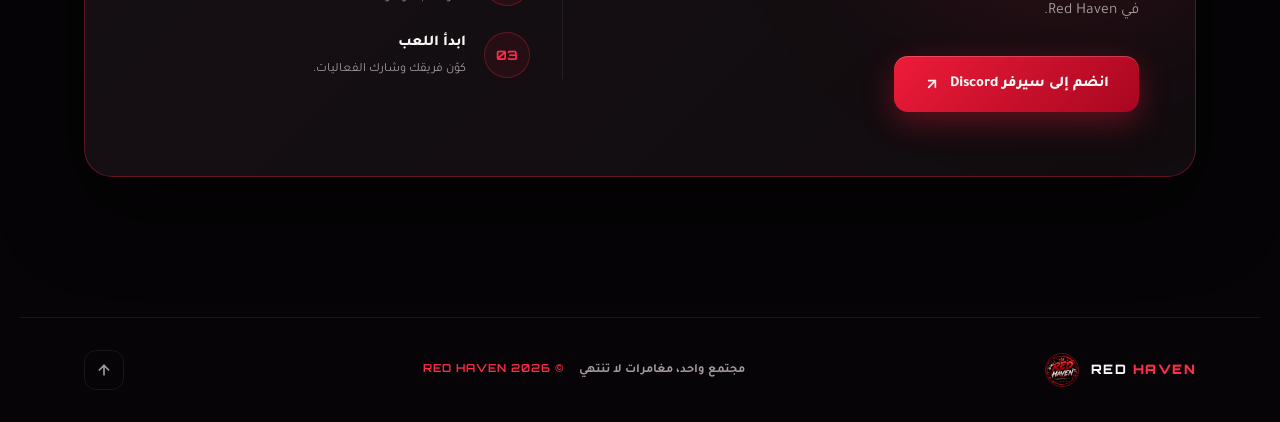
==== commit 41af78a0: "Refresh online roster filter" ====
--- a/index.html
+++ b/index.html
@@ -471,6 +471,6 @@
   </a>
 </footer>
 
-<script src="script.js?v=online-roster1" defer></script>
+<script src="script.js?v=online-roster2" defer></script>
 </body>
 </html>
--- a/style.css
+++ b/style.css
@@ -1022,6 +1022,58 @@
   max-width: 500px;
 }
 .note-icon { color: var(--red-1); font-size: 15px; flex-shrink: 0; }
+
+/* ============================================================
+   LIVE DISCORD MEMBERS
+   ============================================================ */
+.online-members { padding-top: 18px; }
+.online-summary {
+  width: max-content; max-width: 100%; display: flex; align-items: center;
+  justify-content: center; gap: 10px; margin: 0 auto 26px; padding: 11px 18px;
+  border: 1px solid var(--line); border-radius: var(--r-md);
+  background: linear-gradient(135deg, var(--panel), var(--bg-2));
+  color: var(--muted); font-size: 13px;
+}
+.online-summary strong {
+  color: var(--white); font: 800 18px var(--display); font-variant-numeric: tabular-nums;
+}
+.online-live-dot {
+  width: 9px; height: 9px; border-radius: 50%; background: #42d392;
+  box-shadow: 0 0 12px rgba(66, 211, 146, .75);
+}
+.online-grid { display: grid; grid-template-columns: repeat(auto-fill, minmax(200px, 1fr)); gap: 14px; }
+.online-card {
+  min-width: 0; display: flex; align-items: center; gap: 14px; padding: 14px 16px;
+  border-radius: var(--r-md); background: linear-gradient(135deg, var(--panel), var(--bg-2));
+  border: 1px solid var(--line); border-right: 2px solid #42d392;
+  transition: transform .3s var(--ease), border-color .3s ease, box-shadow .3s ease;
+}
+.online-card:hover {
+  transform: translateY(-3px); border-color: var(--line-hot);
+  box-shadow: 0 10px 30px rgba(66, 211, 146, .12);
+}
+.online-avatar {
+  width: 48px; height: 48px; flex: 0 0 48px;
+  border: 1px solid rgba(66, 211, 146, .35); border-radius: 50%;
+  object-fit: cover; background: var(--panel-2);
+}
+.online-info { display: grid; gap: 4px; min-width: 0; flex: 1; }
+.online-info strong {
+  overflow: hidden; color: var(--white); font-size: 14px;
+  text-overflow: ellipsis; white-space: nowrap;
+}
+.online-info small { color: var(--muted); font-size: 11px; }
+.online-status-dot { width: 9px; height: 9px; flex: 0 0 9px; border-radius: 50%; }
+.online-status-dot.status-online { background: #42d392; }
+.online-status-dot.status-idle { background: #f4bb46; }
+.online-status-dot.status-dnd { background: #ee5262; }
+@media (max-width: 900px) {
+  .online-grid { grid-template-columns: repeat(2, minmax(0, 1fr)); gap: 10px; }
+  .online-card { gap: 10px; padding: 12px; }
+}
+@media (max-width: 480px) {
+  .online-grid { grid-template-columns: 1fr; }
+}
 
 /* ============================================================
    OWNERS
